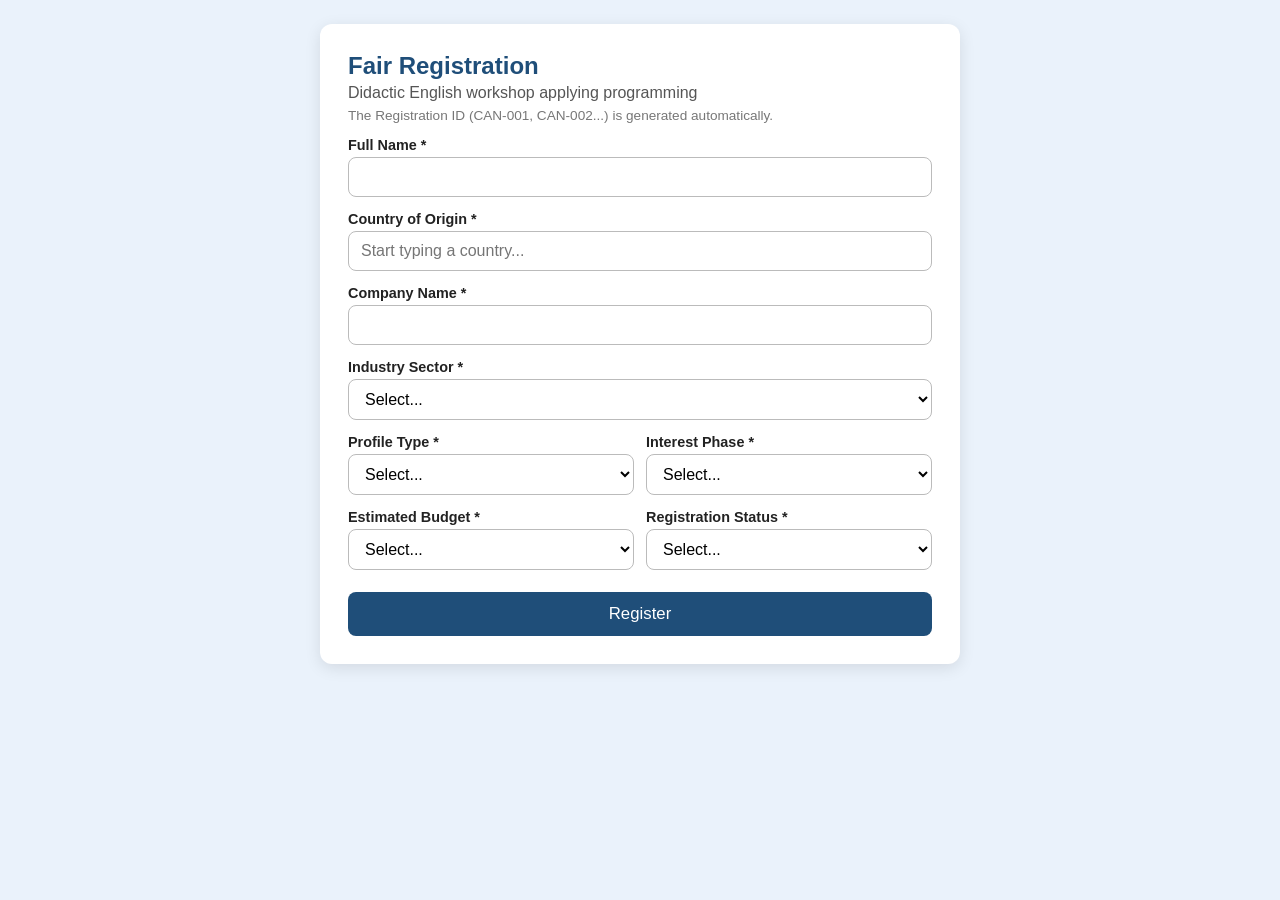
==== index.html @ 7928d0c5 "Linkeo a nueva hoja" ====
<!DOCTYPE html>
<html lang="en">

<head>
  <meta charset="UTF-8">
  <meta name="viewport" content="width=device-width, initial-scale=1">
  <title>Fair Registration - English Coding Workshop</title>
  <link rel="stylesheet" href="./style.css">
</head>

<body>
  <div class="card">
    <h1>Fair Registration</h1>
    <p class="sub">Didactic English workshop applying programming</p>
    <p class="nota">The Registration ID (CAN-001, CAN-002...) is generated automatically.</p>

    <form id="formulario" method="GET" target="oculto">
      <label for="name">Full Name *</label>
      <input type="text" id="name" name="name" required>

      <label for="country">Country of Origin *</label>
      <input type="text" id="country" name="country" list="countries" placeholder="Start typing a country..."
        autocomplete="off" required>
      <datalist id="countries"></datalist>

      <label for="company">Company Name *</label>
      <input type="text" id="company" name="company" required>

      <label for="industry">Industry Sector *</label>
      <select id="industry" name="industry" required>
        <option value="">Select...</option>
        <option>Auto Parts &amp; Engines</option>
        <option>Chemical Products</option>
        <option>Construction Materials</option>
        <option>Electronics &amp; Gadgets</option>
        <option>Food &amp; Beverages</option>
        <option>Furniture &amp; Decor</option>
        <option>Health &amp; Medicine</option>
        <option>Heavy Machinery</option>
        <option>Home Appliances</option>
        <option>Industrial Tools</option>
        <option>Lighting</option>
        <option>Renewable Energy</option>
        <option>Security Systems</option>
        <option>Textiles &amp; Footwear</option>
        <option>Toys &amp; Gifts</option>
      </select>

      <div class="fila">
        <div>
          <label for="profile">Profile Type *</label>
          <select id="profile" name="profile" required>
            <option value="">Select...</option>
            <option>Exhibitor</option>
            <option>Buyer</option>
            <option>Investor</option>
            <option>General Visitor</option>
          </select>
        </div>
        <div>
          <label for="phase">Interest Phase *</label>
          <select id="phase" name="phase" required>
            <option value="">Select...</option>
            <option>Phase 1</option>
            <option>Phase 2</option>
            <option>Phase 3</option>
            <option>All Phases</option>
          </select>
        </div>
      </div>

      <div class="fila">
        <div>
          <label for="budget">Estimated Budget *</label>
          <select id="budget" name="budget" required>
            <option value="">Select...</option>
            <option>Under $50k</option>
            <option>$50k-$200k</option>
            <option>$200k-$1M</option>
            <option>Over $1M</option>
          </select>
        </div>
        <div>
          <label for="status">Registration Status *</label>
          <select id="status" name="status" required>
            <option value="">Select...</option>
            <option>Confirmed</option>
            <option>Pending</option>
            <option>Cancelled</option>
          </select>
        </div>
      </div>

      <button type="submit" id="btn">Register</button>
      <div id="mensaje"></div>
    </form>
  </div>

  <iframe name="oculto" style="display:none" title="hidden"></iframe>

  <script>
    const URL_SCRIPT = "https://script.google.com/macros/s/AKfycbzijAHznmc9vi7G7yaEz0vbLp3_jdBr8JpH-3wpfEHAJnjV3UBJSM00hNzWGS3wb8Yp1A/exec";

    const COUNTRIES = ["Afghanistan", "Albania", "Algeria", "Andorra", "Angola", "Antigua and Barbuda", "Argentina", "Armenia", "Australia", "Austria", "Azerbaijan", "Bahamas", "Bahrain", "Bangladesh", "Barbados", "Belarus", "Belgium", "Belize", "Benin", "Bhutan", "Bolivia", "Bosnia and Herzegovina", "Botswana", "Brazil", "Brunei", "Bulgaria", "Burkina Faso", "Burundi", "Cabo Verde", "Cambodia", "Cameroon", "Canada", "Central African Republic", "Chad", "Chile", "China", "Colombia", "Comoros", "Congo", "Costa Rica", "Croatia", "Cuba", "Cyprus", "Czech Republic", "Denmark", "Djibouti", "Dominica", "Dominican Republic", "DR Congo", "Ecuador", "Egypt", "El Salvador", "Equatorial Guinea", "Eritrea", "Estonia", "Eswatini", "Ethiopia", "Fiji", "Finland", "France", "Gabon", "Gambia", "Georgia", "Germany", "Ghana", "Greece", "Grenada", "Guatemala", "Guinea", "Guinea-Bissau", "Guyana", "Haiti", "Honduras", "Hungary", "Iceland", "India", "Indonesia", "Iran", "Iraq", "Ireland", "Israel", "Italy", "Ivory Coast", "Jamaica", "Japan", "Jordan", "Kazakhstan", "Kenya", "Kiribati", "Kuwait", "Kyrgyzstan", "Laos", "Latvia", "Lebanon", "Lesotho", "Liberia", "Libya", "Liechtenstein", "Lithuania", "Luxembourg", "Madagascar", "Malawi", "Malaysia", "Maldives", "Mali", "Malta", "Marshall Islands", "Mauritania", "Mauritius", "Mexico", "Micronesia", "Moldova", "Monaco", "Mongolia", "Montenegro", "Morocco", "Mozambique", "Myanmar", "Namibia", "Nauru", "Nepal", "Netherlands", "New Zealand", "Nicaragua", "Niger", "Nigeria", "North Korea", "North Macedonia", "Norway", "Oman", "Pakistan", "Palau", "Palestine", "Panama", "Papua New Guinea", "Paraguay", "Peru", "Philippines", "Poland", "Portugal", "Qatar", "Romania", "Russia", "Rwanda", "Saint Kitts and Nevis", "Saint Lucia", "Saint Vincent and the Grenadines", "Samoa", "San Marino", "Sao Tome and Principe", "Saudi Arabia", "Senegal", "Serbia", "Seychelles", "Sierra Leone", "Singapore", "Slovakia", "Slovenia", "Solomon Islands", "Somalia", "South Africa", "South Korea", "South Sudan", "Spain", "Sri Lanka", "Sudan", "Suriname", "Sweden", "Switzerland", "Syria", "Taiwan", "Tajikistan", "Tanzania", "Thailand", "Timor-Leste", "Togo", "Tonga", "Trinidad and Tobago", "Tunisia", "Turkey", "Turkmenistan", "Tuvalu", "Uganda", "Ukraine", "United Arab Emirates", "United Kingdom", "United States", "Uruguay", "Uzbekistan", "Vanuatu", "Vatican City", "Venezuela", "Vietnam", "Yemen", "Zambia", "Zimbabwe"];

    const form = document.getElementById("formulario");
    const btn = document.getElementById("btn");
    const msg = document.getElementById("mensaje");
    const country = document.getElementById("country");
    const lista = document.getElementById("countries");


    COUNTRIES.forEach(c => {
      const o = document.createElement("option");
      o.value = c;
      lista.appendChild(o);
    });


    function revisarPais() {
      const v = country.value.trim().toLowerCase();
      const encontrado = COUNTRIES.find(c => c.toLowerCase() === v);
      if (encontrado) {
        country.value = encontrado;
        country.setCustomValidity("");
      } else {
        country.setCustomValidity("Please choose a country from the list.");
      }
    }
    country.addEventListener("input", revisarPais);
    country.addEventListener("change", revisarPais);

    form.action = URL_SCRIPT;

    form.addEventListener("submit", () => {
      btn.disabled = true;
      btn.textContent = "Sending...";

      setTimeout(() => {
        msg.textContent = "✅ Registration sent! Check the sheet to confirm.";
        msg.className = "ok";
        msg.style.display = "block";
        form.reset();
        country.setCustomValidity("");
        btn.disabled = false;
        btn.textContent = "Register";
      }, 1500);
    });
  </script>
</body>

</html>
---- style.css ----
:root {
     --azul: #1f4e79;
     --claro: #eaf2fb;
     --verde: #2e7d32;
 }

 * {
     box-sizing: border-box;
 }

 body {
     font-family: "Segoe UI", Arial, sans-serif;
     background: var(--claro);
     margin: 0;
     padding: 24px;
     color: #222;
 }

 .card {
     max-width: 640px;
     margin: 0 auto;
     background: #fff;
     border-radius: 12px;
     padding: 28px;
     box-shadow: 0 4px 16px rgba(0, 0, 0, .1);
 }

 h1 {
     margin: 0 0 4px;
     color: var(--azul);
     font-size: 1.5rem;
 }

 p.sub {
     margin: 0 0 6px;
     color: #555;
 }

 p.nota {
     margin: 0 0 14px;
     color: #777;
     font-size: .85rem;
 }

 label {
     display: block;
     margin: 14px 0 4px;
     font-weight: 600;
     font-size: .9rem;
 }

 input,
 select {
     width: 100%;
     padding: 10px 12px;
     border: 1px solid #bbb;
     border-radius: 8px;
     font-size: 1rem;
     background: #fff;
 }

 input:focus,
 select:focus {
     outline: 2px solid var(--azul);
     border-color: var(--azul);
 }

 .fila {
     display: grid;
     grid-template-columns: 1fr 1fr;
     gap: 12px;
 }

 @media (max-width:520px) {
     .fila {
         grid-template-columns: 1fr;
     }
 }

 button {
     margin-top: 22px;
     width: 100%;
     padding: 12px;
     background: var(--azul);
     color: #fff;
     border: none;
     border-radius: 8px;
     font-size: 1.05rem;
     cursor: pointer;
 }

 button:hover {
     background: #163a5c;
 }

 button:disabled {
     background: #999;
     cursor: wait;
 }

 #mensaje {
     margin-top: 16px;
     padding: 10px;
     border-radius: 8px;
     display: none;
     text-align: center;
 }

 .ok {
     background: #e8f5e9;
     color: var(--verde);
 }
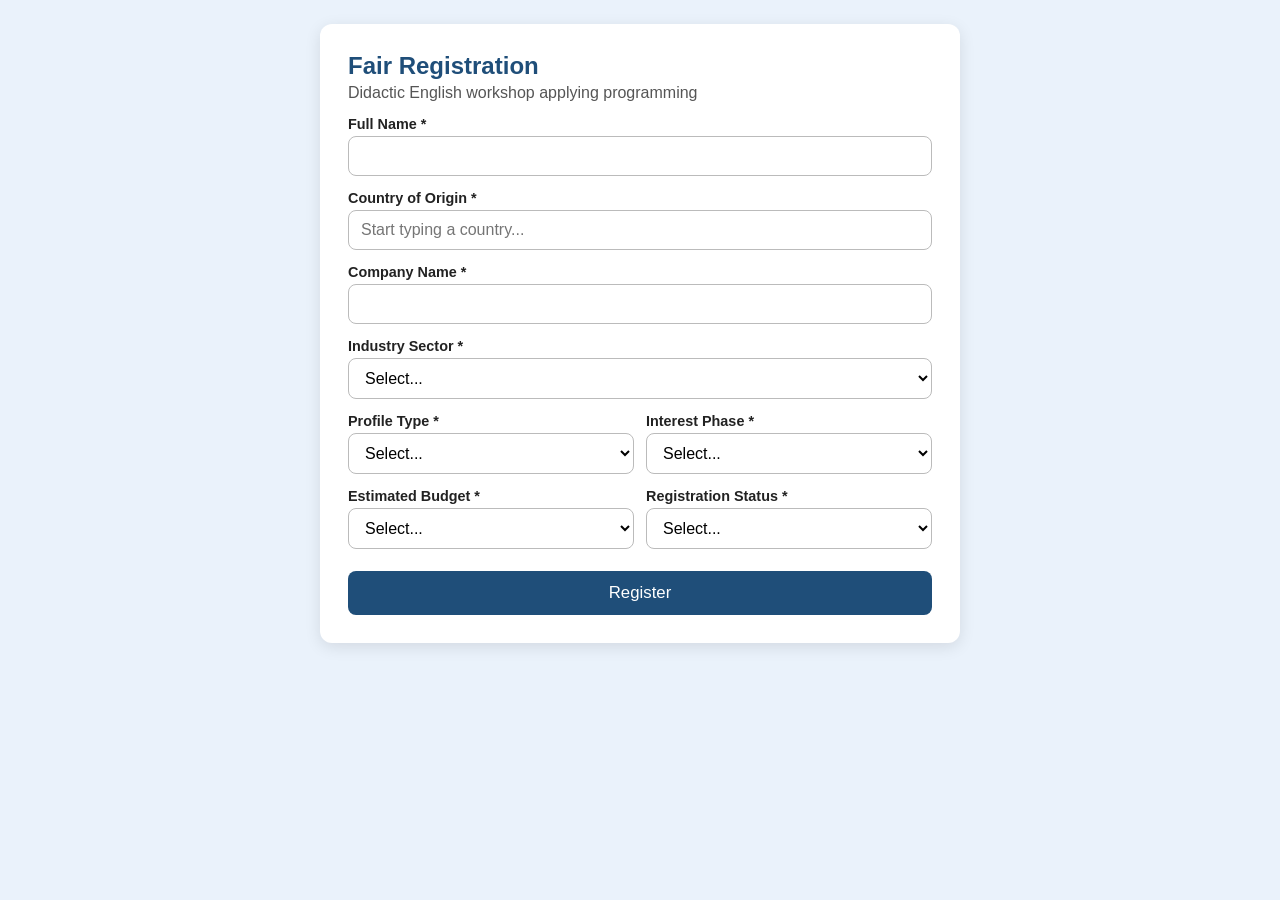
==== commit 4fc62f2e: "at" ====
--- a/index.html
+++ b/index.html
@@ -12,7 +12,7 @@
   <div class="card">
     <h1>Fair Registration</h1>
     <p class="sub">Didactic English workshop applying programming</p>
-    <p class="nota">The Registration ID (CAN-001, CAN-002...) is generated automatically.</p>
+
 
     <form id="formulario" method="GET" target="oculto">
       <label for="name">Full Name *</label>
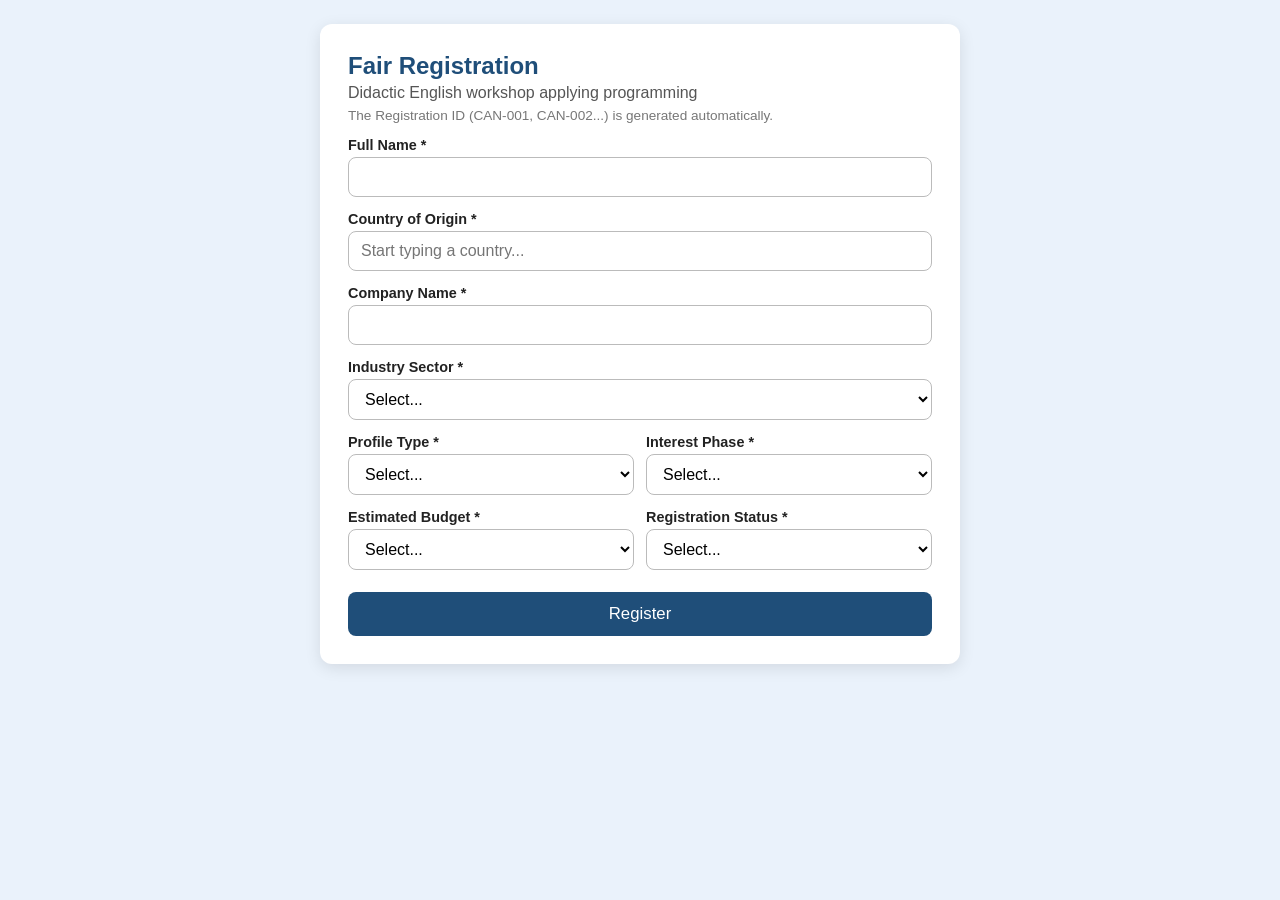
==== commit 80e8ea4d: "Prueba linkeos para formulario" ====
--- a/index.html
+++ b/index.html
@@ -1,152 +1,147 @@
 <!DOCTYPE html>
 <html lang="en">
+<head>
+<meta charset="UTF-8">
+<meta name="viewport" content="width=device-width, initial-scale=1">
+<title>Fair Registration - English Coding Workshop</title>
+<link rel="stylesheet" href="style.css">
+</head>
+<body>
+<div class="card">
+  <h1>Fair Registration</h1>
+  <p class="sub">Didactic English workshop applying programming</p>
+  <p class="nota">The Registration ID (CAN-001, CAN-002...) is generated automatically.</p>
 
-<head>
-  <meta charset="UTF-8">
-  <meta name="viewport" content="width=device-width, initial-scale=1">
-  <title>Fair Registration - English Coding Workshop</title>
-  <link rel="stylesheet" href="./style.css">
-</head>
+  <form id="formulario" method="GET" target="oculto">
+    <label for="name">Full Name *</label>
+    <input type="text" id="name" name="name" required>
 
-<body>
-  <div class="card">
-    <h1>Fair Registration</h1>
-    <p class="sub">Didactic English workshop applying programming</p>
+    <label for="country">Country of Origin *</label>
+    <input type="text" id="country" name="country" list="countries"
+           placeholder="Start typing a country..." autocomplete="off" required>
+    <datalist id="countries"></datalist>
 
+    <label for="company">Company Name *</label>
+    <input type="text" id="company" name="company" required>
 
-    <form id="formulario" method="GET" target="oculto">
-      <label for="name">Full Name *</label>
-      <input type="text" id="name" name="name" required>
+    <label for="industry">Industry Sector *</label>
+    <select id="industry" name="industry" required>
+      <option value="">Select...</option>
+      <option>Auto Parts &amp; Engines</option>
+      <option>Chemical Products</option>
+      <option>Construction Materials</option>
+      <option>Electronics &amp; Gadgets</option>
+      <option>Food &amp; Beverages</option>
+      <option>Furniture &amp; Decor</option>
+      <option>Health &amp; Medicine</option>
+      <option>Heavy Machinery</option>
+      <option>Home Appliances</option>
+      <option>Industrial Tools</option>
+      <option>Lighting</option>
+      <option>Renewable Energy</option>
+      <option>Security Systems</option>
+      <option>Textiles &amp; Footwear</option>
+      <option>Toys &amp; Gifts</option>
+    </select>
 
-      <label for="country">Country of Origin *</label>
-      <input type="text" id="country" name="country" list="countries" placeholder="Start typing a country..."
-        autocomplete="off" required>
-      <datalist id="countries"></datalist>
+    <div class="fila">
+      <div>
+        <label for="profile">Profile Type *</label>
+        <select id="profile" name="profile" required>
+          <option value="">Select...</option>
+          <option>Exhibitor</option>
+          <option>Buyer</option>
+          <option>Investor</option>
+          <option>General Visitor</option>
+        </select>
+      </div>
+      <div>
+        <label for="phase">Interest Phase *</label>
+        <select id="phase" name="phase" required>
+          <option value="">Select...</option>
+          <option>Phase 1</option>
+          <option>Phase 2</option>
+          <option>Phase 3</option>
+          <option>All Phases</option>
+        </select>
+      </div>
+    </div>
 
-      <label for="company">Company Name *</label>
-      <input type="text" id="company" name="company" required>
+    <div class="fila">
+      <div>
+        <label for="budget">Estimated Budget *</label>
+        <select id="budget" name="budget" required>
+          <option value="">Select...</option>
+          <option>Under $50k</option>
+          <option>$50k-$200k</option>
+          <option>$200k-$1M</option>
+          <option>Over $1M</option>
+        </select>
+      </div>
+      <div>
+        <label for="status">Registration Status *</label>
+        <select id="status" name="status" required>
+          <option value="">Select...</option>
+          <option>Confirmed</option>
+          <option>Pending</option>
+          <option>Cancelled</option>
+        </select>
+      </div>
+    </div>
 
-      <label for="industry">Industry Sector *</label>
-      <select id="industry" name="industry" required>
-        <option value="">Select...</option>
-        <option>Auto Parts &amp; Engines</option>
-        <option>Chemical Products</option>
-        <option>Construction Materials</option>
-        <option>Electronics &amp; Gadgets</option>
-        <option>Food &amp; Beverages</option>
-        <option>Furniture &amp; Decor</option>
-        <option>Health &amp; Medicine</option>
-        <option>Heavy Machinery</option>
-        <option>Home Appliances</option>
-        <option>Industrial Tools</option>
-        <option>Lighting</option>
-        <option>Renewable Energy</option>
-        <option>Security Systems</option>
-        <option>Textiles &amp; Footwear</option>
-        <option>Toys &amp; Gifts</option>
-      </select>
+    <button type="submit" id="btn">Register</button>
+    <div id="mensaje"></div>
+  </form>
+</div>
 
-      <div class="fila">
-        <div>
-          <label for="profile">Profile Type *</label>
-          <select id="profile" name="profile" required>
-            <option value="">Select...</option>
-            <option>Exhibitor</option>
-            <option>Buyer</option>
-            <option>Investor</option>
-            <option>General Visitor</option>
-          </select>
-        </div>
-        <div>
-          <label for="phase">Interest Phase *</label>
-          <select id="phase" name="phase" required>
-            <option value="">Select...</option>
-            <option>Phase 1</option>
-            <option>Phase 2</option>
-            <option>Phase 3</option>
-            <option>All Phases</option>
-          </select>
-        </div>
-      </div>
+<iframe name="oculto" style="display:none" title="hidden"></iframe>
 
-      <div class="fila">
-        <div>
-          <label for="budget">Estimated Budget *</label>
-          <select id="budget" name="budget" required>
-            <option value="">Select...</option>
-            <option>Under $50k</option>
-            <option>$50k-$200k</option>
-            <option>$200k-$1M</option>
-            <option>Over $1M</option>
-          </select>
-        </div>
-        <div>
-          <label for="status">Registration Status *</label>
-          <select id="status" name="status" required>
-            <option value="">Select...</option>
-            <option>Confirmed</option>
-            <option>Pending</option>
-            <option>Cancelled</option>
-          </select>
-        </div>
-      </div>
+<script>
+  const URL_SCRIPT = "https://script.google.com/macros/s/AKfycbwifJLlnfmXslbZm8Xf_XKgJ6LzX6m3iJgYoVQKRvt99cZYerJWoE9Vxc-eB-Qf865cnQ/exec";
 
-      <button type="submit" id="btn">Register</button>
-      <div id="mensaje"></div>
-    </form>
-  </div>
+  const COUNTRIES = ["Afghanistan","Albania","Algeria","Andorra","Angola","Antigua and Barbuda","Argentina","Armenia","Australia","Austria","Azerbaijan","Bahamas","Bahrain","Bangladesh","Barbados","Belarus","Belgium","Belize","Benin","Bhutan","Bolivia","Bosnia and Herzegovina","Botswana","Brazil","Brunei","Bulgaria","Burkina Faso","Burundi","Cabo Verde","Cambodia","Cameroon","Canada","Central African Republic","Chad","Chile","China","Colombia","Comoros","Congo","Costa Rica","Croatia","Cuba","Cyprus","Czech Republic","Denmark","Djibouti","Dominica","Dominican Republic","DR Congo","Ecuador","Egypt","El Salvador","Equatorial Guinea","Eritrea","Estonia","Eswatini","Ethiopia","Fiji","Finland","France","Gabon","Gambia","Georgia","Germany","Ghana","Greece","Grenada","Guatemala","Guinea","Guinea-Bissau","Guyana","Haiti","Honduras","Hungary","Iceland","India","Indonesia","Iran","Iraq","Ireland","Israel","Italy","Ivory Coast","Jamaica","Japan","Jordan","Kazakhstan","Kenya","Kiribati","Kuwait","Kyrgyzstan","Laos","Latvia","Lebanon","Lesotho","Liberia","Libya","Liechtenstein","Lithuania","Luxembourg","Madagascar","Malawi","Malaysia","Maldives","Mali","Malta","Marshall Islands","Mauritania","Mauritius","Mexico","Micronesia","Moldova","Monaco","Mongolia","Montenegro","Morocco","Mozambique","Myanmar","Namibia","Nauru","Nepal","Netherlands","New Zealand","Nicaragua","Niger","Nigeria","North Korea","North Macedonia","Norway","Oman","Pakistan","Palau","Palestine","Panama","Papua New Guinea","Paraguay","Peru","Philippines","Poland","Portugal","Qatar","Romania","Russia","Rwanda","Saint Kitts and Nevis","Saint Lucia","Saint Vincent and the Grenadines","Samoa","San Marino","Sao Tome and Principe","Saudi Arabia","Senegal","Serbia","Seychelles","Sierra Leone","Singapore","Slovakia","Slovenia","Solomon Islands","Somalia","South Africa","South Korea","South Sudan","Spain","Sri Lanka","Sudan","Suriname","Sweden","Switzerland","Syria","Taiwan","Tajikistan","Tanzania","Thailand","Timor-Leste","Togo","Tonga","Trinidad and Tobago","Tunisia","Turkey","Turkmenistan","Tuvalu","Uganda","Ukraine","United Arab Emirates","United Kingdom","United States","Uruguay","Uzbekistan","Vanuatu","Vatican City","Venezuela","Vietnam","Yemen","Zambia","Zimbabwe"];
 
-  <iframe name="oculto" style="display:none" title="hidden"></iframe>
+  const form = document.getElementById("formulario");
+  const btn = document.getElementById("btn");
+  const msg = document.getElementById("mensaje");
+  const country = document.getElementById("country");
+  const lista = document.getElementById("countries");
 
-  <script>
-    const URL_SCRIPT = "https://script.google.com/macros/s/AKfycbzijAHznmc9vi7G7yaEz0vbLp3_jdBr8JpH-3wpfEHAJnjV3UBJSM00hNzWGS3wb8Yp1A/exec";
+ 
+  COUNTRIES.forEach(c => {
+    const o = document.createElement("option");
+    o.value = c;
+    lista.appendChild(o);
+  });
+  function revisarPais() {
+    const v = country.value.trim().toLowerCase();
+    const encontrado = COUNTRIES.find(c => c.toLowerCase() === v);
+    if (encontrado) {
+      country.value = encontrado;
+      country.setCustomValidity("");
+    } else {
+      country.setCustomValidity("Please choose a country from the list.");
+    }
+  }
+  country.addEventListener("input", revisarPais);
+  country.addEventListener("change", revisarPais);
 
-    const COUNTRIES = ["Afghanistan", "Albania", "Algeria", "Andorra", "Angola", "Antigua and Barbuda", "Argentina", "Armenia", "Australia", "Austria", "Azerbaijan", "Bahamas", "Bahrain", "Bangladesh", "Barbados", "Belarus", "Belgium", "Belize", "Benin", "Bhutan", "Bolivia", "Bosnia and Herzegovina", "Botswana", "Brazil", "Brunei", "Bulgaria", "Burkina Faso", "Burundi", "Cabo Verde", "Cambodia", "Cameroon", "Canada", "Central African Republic", "Chad", "Chile", "China", "Colombia", "Comoros", "Congo", "Costa Rica", "Croatia", "Cuba", "Cyprus", "Czech Republic", "Denmark", "Djibouti", "Dominica", "Dominican Republic", "DR Congo", "Ecuador", "Egypt", "El Salvador", "Equatorial Guinea", "Eritrea", "Estonia", "Eswatini", "Ethiopia", "Fiji", "Finland", "France", "Gabon", "Gambia", "Georgia", "Germany", "Ghana", "Greece", "Grenada", "Guatemala", "Guinea", "Guinea-Bissau", "Guyana", "Haiti", "Honduras", "Hungary", "Iceland", "India", "Indonesia", "Iran", "Iraq", "Ireland", "Israel", "Italy", "Ivory Coast", "Jamaica", "Japan", "Jordan", "Kazakhstan", "Kenya", "Kiribati", "Kuwait", "Kyrgyzstan", "Laos", "Latvia", "Lebanon", "Lesotho", "Liberia", "Libya", "Liechtenstein", "Lithuania", "Luxembourg", "Madagascar", "Malawi", "Malaysia", "Maldives", "Mali", "Malta", "Marshall Islands", "Mauritania", "Mauritius", "Mexico", "Micronesia", "Moldova", "Monaco", "Mongolia", "Montenegro", "Morocco", "Mozambique", "Myanmar", "Namibia", "Nauru", "Nepal", "Netherlands", "New Zealand", "Nicaragua", "Niger", "Nigeria", "North Korea", "North Macedonia", "Norway", "Oman", "Pakistan", "Palau", "Palestine", "Panama", "Papua New Guinea", "Paraguay", "Peru", "Philippines", "Poland", "Portugal", "Qatar", "Romania", "Russia", "Rwanda", "Saint Kitts and Nevis", "Saint Lucia", "Saint Vincent and the Grenadines", "Samoa", "San Marino", "Sao Tome and Principe", "Saudi Arabia", "Senegal", "Serbia", "Seychelles", "Sierra Leone", "Singapore", "Slovakia", "Slovenia", "Solomon Islands", "Somalia", "South Africa", "South Korea", "South Sudan", "Spain", "Sri Lanka", "Sudan", "Suriname", "Sweden", "Switzerland", "Syria", "Taiwan", "Tajikistan", "Tanzania", "Thailand", "Timor-Leste", "Togo", "Tonga", "Trinidad and Tobago", "Tunisia", "Turkey", "Turkmenistan", "Tuvalu", "Uganda", "Ukraine", "United Arab Emirates", "United Kingdom", "United States", "Uruguay", "Uzbekistan", "Vanuatu", "Vatican City", "Venezuela", "Vietnam", "Yemen", "Zambia", "Zimbabwe"];
+  form.action = URL_SCRIPT;
 
-    const form = document.getElementById("formulario");
-    const btn = document.getElementById("btn");
-    const msg = document.getElementById("mensaje");
-    const country = document.getElementById("country");
-    const lista = document.getElementById("countries");
+  form.addEventListener("submit", () => {
+    btn.disabled = true;
+    btn.textContent = "Sending...";
 
-
-    COUNTRIES.forEach(c => {
-      const o = document.createElement("option");
-      o.value = c;
-      lista.appendChild(o);
-    });
-
-
-    function revisarPais() {
-      const v = country.value.trim().toLowerCase();
-      const encontrado = COUNTRIES.find(c => c.toLowerCase() === v);
-      if (encontrado) {
-        country.value = encontrado;
-        country.setCustomValidity("");
-      } else {
-        country.setCustomValidity("Please choose a country from the list.");
-      }
-    }
-    country.addEventListener("input", revisarPais);
-    country.addEventListener("change", revisarPais);
-
-    form.action = URL_SCRIPT;
-
-    form.addEventListener("submit", () => {
-      btn.disabled = true;
-      btn.textContent = "Sending...";
-
-      setTimeout(() => {
-        msg.textContent = "✅ Registration sent! Check the sheet to confirm.";
-        msg.className = "ok";
-        msg.style.display = "block";
-        form.reset();
-        country.setCustomValidity("");
-        btn.disabled = false;
-        btn.textContent = "Register";
-      }, 1500);
-    });
-  </script>
+    setTimeout(() => {
+      msg.textContent = "✅ Registration sent! Check the sheet to confirm.";
+      msg.className = "ok";
+      msg.style.display = "block";
+      form.reset();
+      country.setCustomValidity("");
+      btn.disabled = false;
+      btn.textContent = "Register";
+    }, 1500);
+  });
+</script>
 </body>
-
-</html>+</html>
--- a/style.css
+++ b/style.css
@@ -1,112 +1,112 @@
- :root {
-     --azul: #1f4e79;
-     --claro: #eaf2fb;
-     --verde: #2e7d32;
- }
+:root {
+    --azul: #1f4e79;
+    --claro: #eaf2fb;
+    --verde: #2e7d32;
+}
 
- * {
-     box-sizing: border-box;
- }
+* {
+    box-sizing: border-box;
+}
 
- body {
-     font-family: "Segoe UI", Arial, sans-serif;
-     background: var(--claro);
-     margin: 0;
-     padding: 24px;
-     color: #222;
- }
+body {
+    font-family: "Segoe UI", Arial, sans-serif;
+    background: var(--claro);
+    margin: 0;
+    padding: 24px;
+    color: #222;
+}
 
- .card {
-     max-width: 640px;
-     margin: 0 auto;
-     background: #fff;
-     border-radius: 12px;
-     padding: 28px;
-     box-shadow: 0 4px 16px rgba(0, 0, 0, .1);
- }
+.card {
+    max-width: 640px;
+    margin: 0 auto;
+    background: #fff;
+    border-radius: 12px;
+    padding: 28px;
+    box-shadow: 0 4px 16px rgba(0, 0, 0, .1);
+}
 
- h1 {
-     margin: 0 0 4px;
-     color: var(--azul);
-     font-size: 1.5rem;
- }
+h1 {
+    margin: 0 0 4px;
+    color: var(--azul);
+    font-size: 1.5rem;
+}
 
- p.sub {
-     margin: 0 0 6px;
-     color: #555;
- }
+p.sub {
+    margin: 0 0 6px;
+    color: #555;
+}
 
- p.nota {
-     margin: 0 0 14px;
-     color: #777;
-     font-size: .85rem;
- }
+p.nota {
+    margin: 0 0 14px;
+    color: #777;
+    font-size: .85rem;
+}
 
- label {
-     display: block;
-     margin: 14px 0 4px;
-     font-weight: 600;
-     font-size: .9rem;
- }
+label {
+    display: block;
+    margin: 14px 0 4px;
+    font-weight: 600;
+    font-size: .9rem;
+}
 
- input,
- select {
-     width: 100%;
-     padding: 10px 12px;
-     border: 1px solid #bbb;
-     border-radius: 8px;
-     font-size: 1rem;
-     background: #fff;
- }
+input,
+select {
+    width: 100%;
+    padding: 10px 12px;
+    border: 1px solid #bbb;
+    border-radius: 8px;
+    font-size: 1rem;
+    background: #fff;
+}
 
- input:focus,
- select:focus {
-     outline: 2px solid var(--azul);
-     border-color: var(--azul);
- }
+input:focus,
+select:focus {
+    outline: 2px solid var(--azul);
+    border-color: var(--azul);
+}
 
- .fila {
-     display: grid;
-     grid-template-columns: 1fr 1fr;
-     gap: 12px;
- }
+.fila {
+    display: grid;
+    grid-template-columns: 1fr 1fr;
+    gap: 12px;
+}
 
- @media (max-width:520px) {
-     .fila {
-         grid-template-columns: 1fr;
-     }
- }
+@media (max-width:520px) {
+    .fila {
+        grid-template-columns: 1fr;
+    }
+}
 
- button {
-     margin-top: 22px;
-     width: 100%;
-     padding: 12px;
-     background: var(--azul);
-     color: #fff;
-     border: none;
-     border-radius: 8px;
-     font-size: 1.05rem;
-     cursor: pointer;
- }
+button {
+    margin-top: 22px;
+    width: 100%;
+    padding: 12px;
+    background: var(--azul);
+    color: #fff;
+    border: none;
+    border-radius: 8px;
+    font-size: 1.05rem;
+    cursor: pointer;
+}
 
- button:hover {
-     background: #163a5c;
- }
+button:hover {
+    background: #163a5c;
+}
 
- button:disabled {
-     background: #999;
-     cursor: wait;
- }
+button:disabled {
+    background: #999;
+    cursor: wait;
+}
 
- #mensaje {
-     margin-top: 16px;
-     padding: 10px;
-     border-radius: 8px;
-     display: none;
-     text-align: center;
- }
+#mensaje {
+    margin-top: 16px;
+    padding: 10px;
+    border-radius: 8px;
+    display: none;
+    text-align: center;
+}
 
- .ok {
-     background: #e8f5e9;
-     color: var(--verde);
- }+.ok {
+    background: #e8f5e9;
+    color: var(--verde);
+}
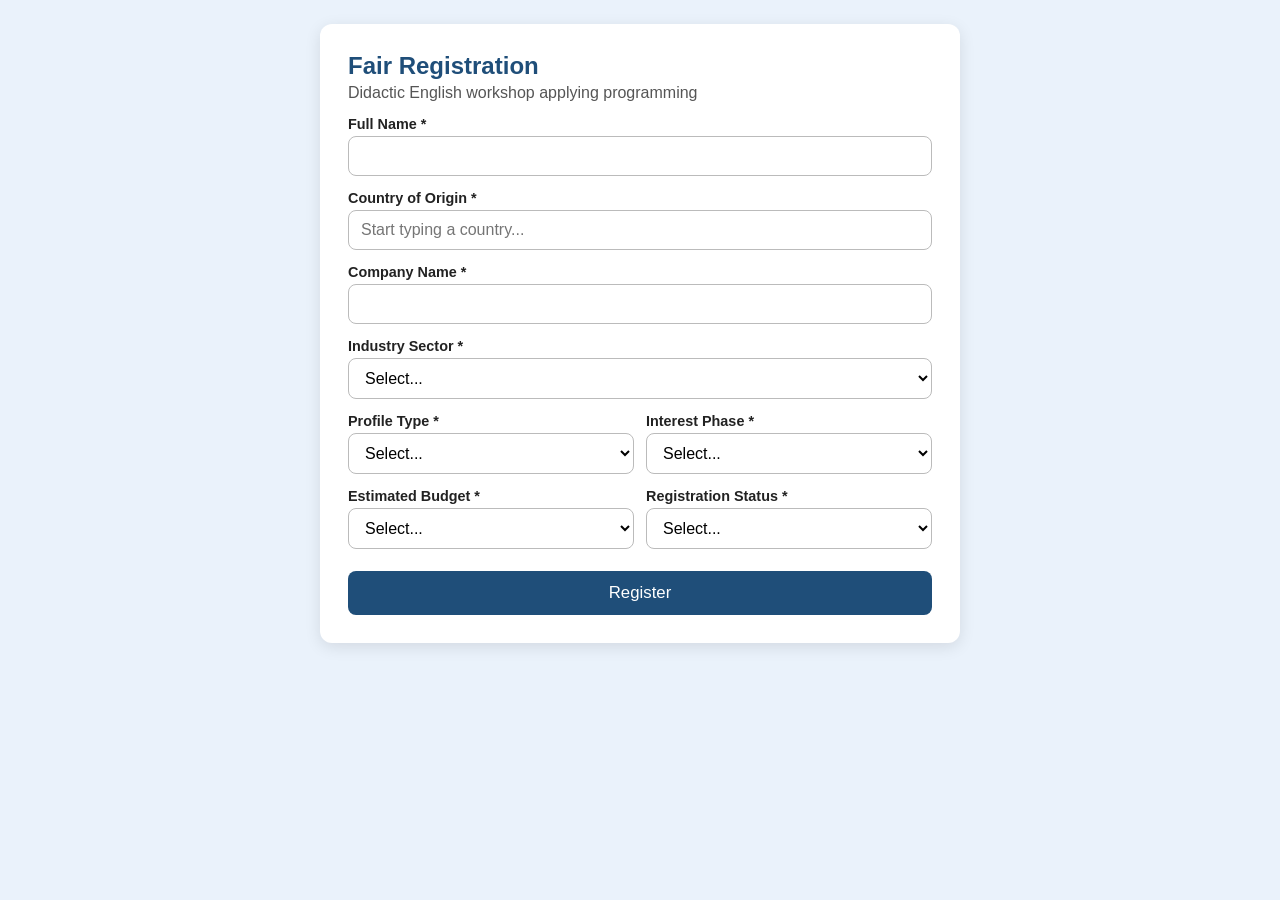
==== commit ac631528: "Eliminacion de comentarios" ====
--- a/index.html
+++ b/index.html
@@ -1,16 +1,17 @@
 <!DOCTYPE html>
 <html lang="en">
+
 <head>
 <meta charset="UTF-8">
 <meta name="viewport" content="width=device-width, initial-scale=1">
 <title>Fair Registration - English Coding Workshop</title>
 <link rel="stylesheet" href="style.css">
 </head>
+
 <body>
 <div class="card">
   <h1>Fair Registration</h1>
   <p class="sub">Didactic English workshop applying programming</p>
-  <p class="nota">The Registration ID (CAN-001, CAN-002...) is generated automatically.</p>
 
   <form id="formulario" method="GET" target="oculto">
     <label for="name">Full Name *</label>
@@ -144,4 +145,5 @@
   });
 </script>
 </body>
-</html>
+
+</html>
--- a/style.css
+++ b/style.css
@@ -109,4 +109,4 @@
 .ok {
     background: #e8f5e9;
     color: var(--verde);
-}+}
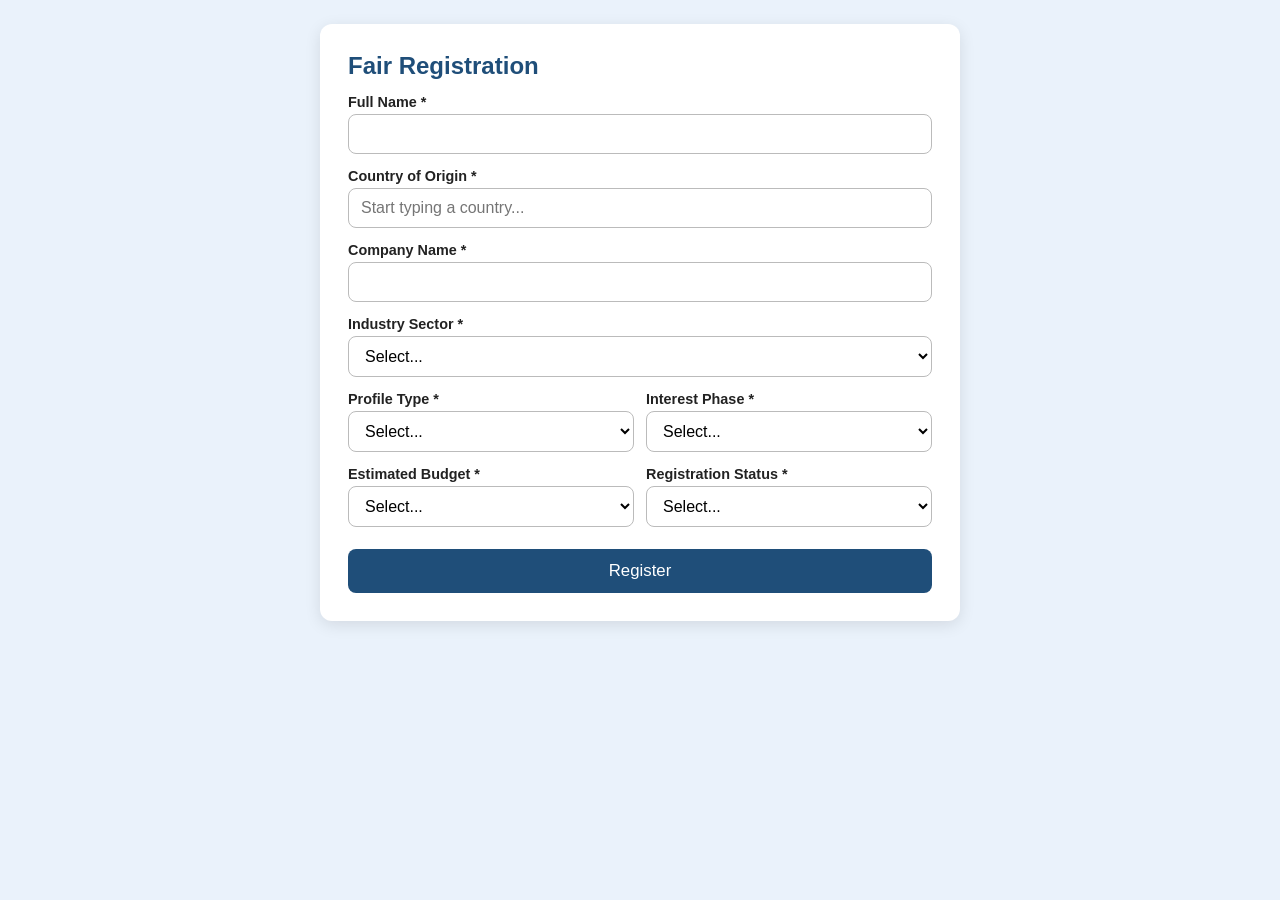
==== commit e2efe12e: "Remove description from Fair Registration card" ====
--- a/index.html
+++ b/index.html
@@ -11,7 +11,6 @@
 <body>
 <div class="card">
   <h1>Fair Registration</h1>
-  <p class="sub">Didactic English workshop applying programming</p>
 
   <form id="formulario" method="GET" target="oculto">
     <label for="name">Full Name *</label>
@@ -146,4 +145,4 @@
 </script>
 </body>
 
-</html>+</html>
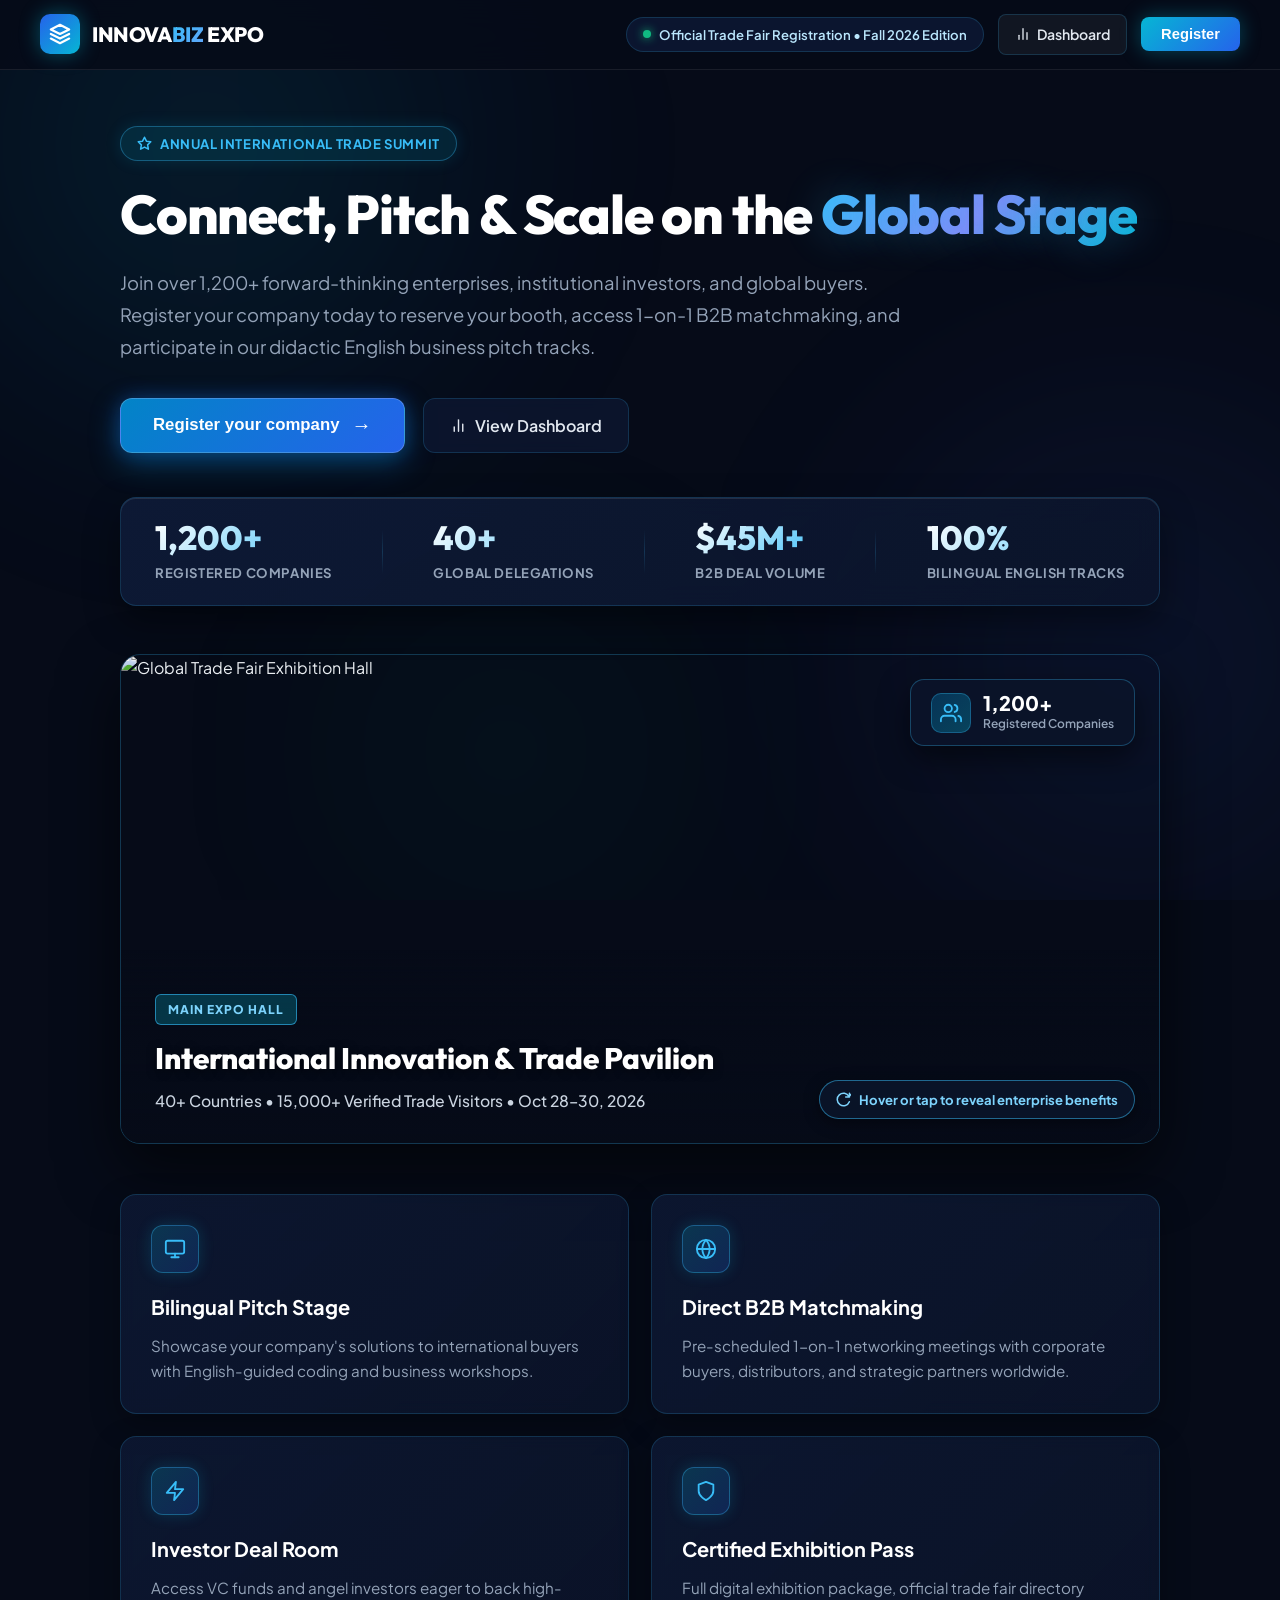
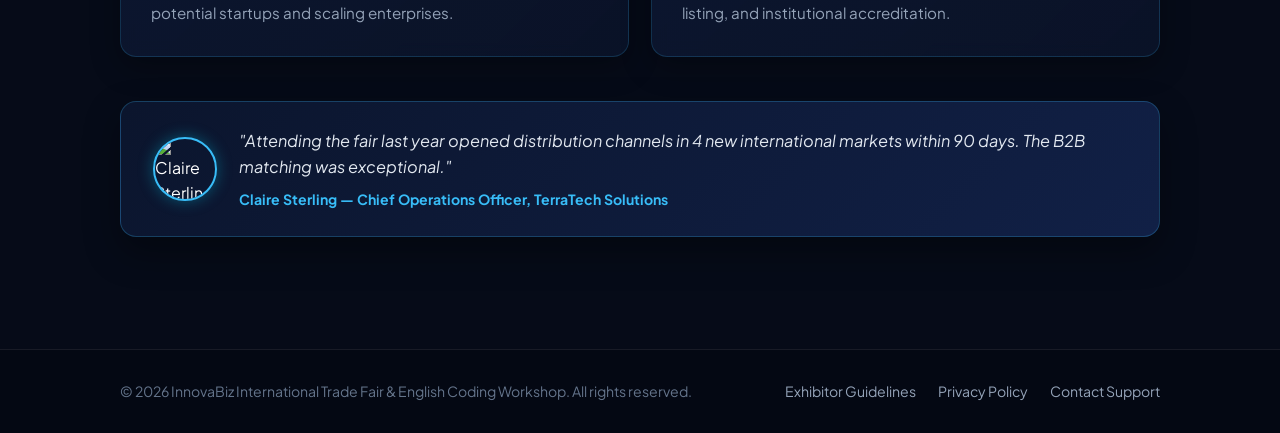
==== commit f372fbcf: "Se hizo todo de nuevo por fallso en las conexiones ademas se añadieron los estilos propuesto por Pat" ====
--- a/index.html
+++ b/index.html
@@ -2,147 +2,555 @@
 <html lang="en">
 
 <head>
-<meta charset="UTF-8">
-<meta name="viewport" content="width=device-width, initial-scale=1">
-<title>Fair Registration - English Coding Workshop</title>
-<link rel="stylesheet" href="style.css">
+  <meta charset="UTF-8">
+  <meta name="viewport" content="width=device-width, initial-scale=1.0">
+  <title>INNOVABIZ EXPO 2026 | Annual International Trade Summit</title>
+  <link rel="preconnect" href="https://fonts.googleapis.com">
+  <link rel="preconnect" href="https://fonts.gstatic.com" crossorigin>
+  <link
+    href="https://fonts.googleapis.com/css2?family=Outfit:wght@500;600;700;800&family=Plus+Jakarta+Sans:wght@400;500;600;700&display=swap"
+    rel="stylesheet">
+  <link rel="stylesheet" href="style.css">
 </head>
 
 <body>
-<div class="card">
-  <h1>Fair Registration</h1>
-
-  <form id="formulario" method="GET" target="oculto">
-    <label for="name">Full Name *</label>
-    <input type="text" id="name" name="name" required>
-
-    <label for="country">Country of Origin *</label>
-    <input type="text" id="country" name="country" list="countries"
-           placeholder="Start typing a country..." autocomplete="off" required>
-    <datalist id="countries"></datalist>
-
-    <label for="company">Company Name *</label>
-    <input type="text" id="company" name="company" required>
-
-    <label for="industry">Industry Sector *</label>
-    <select id="industry" name="industry" required>
-      <option value="">Select...</option>
-      <option>Auto Parts &amp; Engines</option>
-      <option>Chemical Products</option>
-      <option>Construction Materials</option>
-      <option>Electronics &amp; Gadgets</option>
-      <option>Food &amp; Beverages</option>
-      <option>Furniture &amp; Decor</option>
-      <option>Health &amp; Medicine</option>
-      <option>Heavy Machinery</option>
-      <option>Home Appliances</option>
-      <option>Industrial Tools</option>
-      <option>Lighting</option>
-      <option>Renewable Energy</option>
-      <option>Security Systems</option>
-      <option>Textiles &amp; Footwear</option>
-      <option>Toys &amp; Gifts</option>
-    </select>
-
-    <div class="fila">
-      <div>
-        <label for="profile">Profile Type *</label>
-        <select id="profile" name="profile" required>
-          <option value="">Select...</option>
-          <option>Exhibitor</option>
-          <option>Buyer</option>
-          <option>Investor</option>
-          <option>General Visitor</option>
-        </select>
-      </div>
-      <div>
-        <label for="phase">Interest Phase *</label>
-        <select id="phase" name="phase" required>
-          <option value="">Select...</option>
-          <option>Phase 1</option>
-          <option>Phase 2</option>
-          <option>Phase 3</option>
-          <option>All Phases</option>
-        </select>
+
+  <!-- Ambient background glow elements -->
+  <div class="bg-ambient">
+    <div class="ambient-glow glow-1"></div>
+    <div class="ambient-glow glow-2"></div>
+    <div class="ambient-glow glow-3"></div>
+  </div>
+
+  <!-- Top Navigation Bar -->
+  <header class="top-nav">
+    <div class="nav-container">
+      <a href="index.html" class="brand">
+        <div class="brand-icon">
+          <svg width="22" height="22" viewBox="0 0 24 24" fill="none" stroke="currentColor" stroke-width="2.4"
+            stroke-linecap="round" stroke-linejoin="round">
+            <polygon points="12 2 2 7 12 12 22 7 12 2"></polygon>
+            <polyline points="2 17 12 22 22 17"></polyline>
+            <polyline points="2 12 12 17 22 12"></polyline>
+          </svg>
+        </div>
+        <div class="brand-name">INNOVA<span>BIZ</span> EXPO</div>
+      </a>
+
+      <div class="nav-right">
+        <div class="event-status-pill">
+          <span class="status-dot"></span>
+          <span>Official Trade Fair Registration • Fall 2026 Edition</span>
+        </div>
+        <a href="dashboard.html" class="nav-btn-outline">
+          <svg width="16" height="16" viewBox="0 0 24 24" fill="none" stroke="currentColor" stroke-width="2"
+            stroke-linecap="round" stroke-linejoin="round">
+            <line x1="18" y1="20" x2="18" y2="10"></line>
+            <line x1="12" y1="20" x2="12" y2="4"></line>
+            <line x1="6" y1="20" x2="6" y2="14"></line>
+          </svg>
+          <span>Dashboard</span>
+        </a>
+        <button type="button" class="nav-btn-primary" data-open-modal>Register</button>
       </div>
     </div>
-
-    <div class="fila">
-      <div>
-        <label for="budget">Estimated Budget *</label>
-        <select id="budget" name="budget" required>
-          <option value="">Select...</option>
-          <option>Under $50k</option>
-          <option>$50k-$200k</option>
-          <option>$200k-$1M</option>
-          <option>Over $1M</option>
-        </select>
-      </div>
-      <div>
-        <label for="status">Registration Status *</label>
-        <select id="status" name="status" required>
-          <option value="">Select...</option>
-          <option>Confirmed</option>
-          <option>Pending</option>
-          <option>Cancelled</option>
-        </select>
-      </div>
+  </header>
+
+  <!-- Hero Section -->
+  <main class="page-main">
+    <div class="content-wrapper">
+
+      <!-- Summit Eyebrow Badge -->
+      <div class="summit-badge">
+        <svg width="15" height="15" viewBox="0 0 24 24" fill="none" stroke="currentColor" stroke-width="2.5"
+          stroke-linecap="round" stroke-linejoin="round">
+          <polygon
+            points="12 2 15.09 8.26 22 9.27 17 14.14 18.18 21.02 12 17.77 5.82 21.02 7 14.14 2 9.27 8.91 8.26 12 2">
+          </polygon>
+        </svg>
+        <span>ANNUAL INTERNATIONAL TRADE SUMMIT</span>
+      </div>
+
+      <!-- Main Headline -->
+      <h1 class="hero-headline">
+        Connect, Pitch & Scale on the <span class="gradient-text">Global Stage</span>
+      </h1>
+
+      <!-- Subtitle -->
+      <p class="hero-subtext">
+        Join over 1,200+ forward-thinking enterprises, institutional investors, and global buyers. Register your company
+        today to reserve your booth, access 1-on-1 B2B matchmaking, and participate in our didactic English business
+        pitch tracks.
+      </p>
+
+      <!-- Primary Action Buttons -->
+      <div class="hero-cta-group">
+        <button type="button" class="btn-hero-primary" data-open-modal>
+          <span>Register your company</span>
+          <span class="btn-arrow">→</span>
+        </button>
+        <a href="dashboard.html" class="btn-hero-secondary">
+          <svg width="17" height="17" viewBox="0 0 24 24" fill="none" stroke="currentColor" stroke-width="2"
+            stroke-linecap="round" stroke-linejoin="round">
+            <line x1="18" y1="20" x2="18" y2="10"></line>
+            <line x1="12" y1="20" x2="12" y2="4"></line>
+            <line x1="6" y1="20" x2="6" y2="14"></line>
+          </svg>
+          <span>View Dashboard</span>
+        </a>
+      </div>
+
+      <!-- Live Numbers Ticker Bar (Bien Macizo) -->
+      <div class="metrics-bar">
+        <div class="metric-item">
+          <span class="metric-val">1,200+</span>
+          <span class="metric-lbl">Registered Companies</span>
+        </div>
+        <div class="metric-divider"></div>
+        <div class="metric-item">
+          <span class="metric-val">40+</span>
+          <span class="metric-lbl">Global Delegations</span>
+        </div>
+        <div class="metric-divider"></div>
+        <div class="metric-item">
+          <span class="metric-val">$45M+</span>
+          <span class="metric-lbl">B2B Deal Volume</span>
+        </div>
+        <div class="metric-divider"></div>
+        <div class="metric-item">
+          <span class="metric-val">100%</span>
+          <span class="metric-lbl">Bilingual English Tracks</span>
+        </div>
+      </div>
+
+      <!-- FLIP CARD -->
+      <div class="flip-card-wrapper" id="flipShowcaseCard" title="Click or hover to flip this card">
+        <div class="flip-card-inner">
+
+          <!-- FRONT FACE OF THE CARD -->
+          <div class="flip-card-front showcase-banner">
+            <img src="https://images.unsplash.com/photo-1540575467063-178a50c2df87?auto=format&fit=crop&w=1600&q=85"
+              alt="Global Trade Fair Exhibition Hall" class="showcase-img">
+
+            <div class="showcase-overlay">
+              <div class="showcase-info">
+                <span class="showcase-tag">MAIN EXPO HALL</span>
+                <h2 class="showcase-title">International Innovation & Trade Pavilion</h2>
+                <p class="showcase-meta">40+ Countries • 15,000+ Verified Trade Visitors • Oct 28–30, 2026</p>
+              </div>
+            </div>
+
+            <!-- Floating Verified Stat Card -->
+            <div class="floating-stat-box">
+              <div class="stat-icon-wrap">
+                <svg width="22" height="22" viewBox="0 0 24 24" fill="none" stroke="currentColor" stroke-width="2"
+                  stroke-linecap="round" stroke-linejoin="round">
+                  <path d="M17 21v-2a4 4 0 0 0-4-4H5a4 4 0 0 0-4 4v2"></path>
+                  <circle cx="9" cy="7" r="4"></circle>
+                  <path d="M23 21v-2a4 4 0 0 0-3-3.87"></path>
+                  <path d="M16 3.13a4 4 0 0 1 0 7.75"></path>
+                </svg>
+              </div>
+              <div>
+                <div class="stat-number">1,200+</div>
+                <div class="stat-caption">Registered Companies</div>
+              </div>
+            </div>
+
+            <!-- Interactive Flip Prompt Pill -->
+            <div class="flip-prompt-pill">
+              <svg width="15" height="15" viewBox="0 0 24 24" fill="none" stroke="currentColor" stroke-width="2.4"
+                stroke-linecap="round" stroke-linejoin="round">
+                <path d="M21.5 2v6h-6M21.34 15.57a10 10 0 1 1-.57-8.38l5.67-5.67" />
+              </svg>
+              <span>Hover or tap to reveal enterprise benefits</span>
+            </div>
+          </div>
+
+          <!-- BACK FACE OF THE CARD (ENTERPRISE VALUE PROPOSITION) -->
+          <div class="flip-card-back">
+            <div class="back-card-content">
+
+              <h2 class="back-title">
+                This is Your Golden Opportunity to <span class="gradient-text">Unlock Unrivaled Competitive
+                  Advantages</span> for Your Enterprise
+              </h2>
+
+              <p class="back-description">
+                Position your brand at the premier didactic trade summit. Scale operations internationally, negotiate
+                directly with institutional partners, and secure high-value B2B agreements in fluent business English.
+              </p>
+
+              <!-- 4 Strategic Benefits Grid -->
+              <div class="back-benefits-grid">
+                <div class="benefit-chip">
+                  <div class="benefit-icon">
+                    <svg width="20" height="20" viewBox="0 0 24 24" fill="none" stroke="currentColor" stroke-width="2.3"
+                      stroke-linecap="round" stroke-linejoin="round">
+                      <polyline points="23 6 13.5 15.5 8.5 10.5 1 18"></polyline>
+                      <polyline points="17 6 23 6 23 12"></polyline>
+                    </svg>
+                  </div>
+                  <div class="benefit-info">
+                    <strong>Accelerate Cross-Border Revenue</strong>
+                    <p>Direct exposure to over 15,000 corporate buyers actively seeking new suppliers and tech
+                      solutions.</p>
+                  </div>
+                </div>
+
+                <div class="benefit-chip">
+                  <div class="benefit-icon">
+                    <svg width="20" height="20" viewBox="0 0 24 24" fill="none" stroke="currentColor" stroke-width="2.3"
+                      stroke-linecap="round" stroke-linejoin="round">
+                      <path d="M17 21v-2a4 4 0 0 0-4-4H5a4 4 0 0 0-4 4v2"></path>
+                      <circle cx="9" cy="7" r="4"></circle>
+                      <path d="M23 21v-2a4 4 0 0 0-3-3.87"></path>
+                      <path d="M16 3.13a4 4 0 0 1 0 7.75"></path>
+                    </svg>
+                  </div>
+                  <div class="benefit-info">
+                    <strong>Guaranteed 1-on-1 Deal Rooms</strong>
+                    <p>Pre-scheduled bilateral meetings with verified global procurement directors and importers.</p>
+                  </div>
+                </div>
+
+                <div class="benefit-chip">
+                  <div class="benefit-icon">
+                    <svg width="20" height="20" viewBox="0 0 24 24" fill="none" stroke="currentColor" stroke-width="2.3"
+                      stroke-linecap="round" stroke-linejoin="round">
+                      <rect x="2" y="7" width="20" height="14" rx="2" ry="2"></rect>
+                      <path d="M16 21V5a2 2 0 0 0-2-2h-4a2 2 0 0 0-2 2v16"></path>
+                    </svg>
+                  </div>
+                  <div class="benefit-info">
+                    <strong>Direct Institutional Capital</strong>
+                    <p>Pitch your company to 85+ VC syndicates, sovereign funds, and accredited angels.</p>
+                  </div>
+                </div>
+
+                <div class="benefit-chip">
+                  <div class="benefit-icon">
+                    <svg width="20" height="20" viewBox="0 0 24 24" fill="none" stroke="currentColor" stroke-width="2.3"
+                      stroke-linecap="round" stroke-linejoin="round">
+                      <circle cx="12" cy="12" r="10"></circle>
+                      <line x1="2" y1="12" x2="22" y2="12"></line>
+                      <path
+                        d="M12 2a15.3 15.3 0 0 1 4 10 15.3 15.3 0 0 1-4 10 15.3 15.3 0 0 1-4-10 15.3 15.3 0 0 1 4-10z">
+                      </path>
+                    </svg>
+                  </div>
+                  <div class="benefit-info">
+                    <strong>Certified Bilingual Pitch Pass</strong>
+                    <p>Live coaching and structured workshop sessions to master executive English deal negotiations.</p>
+                  </div>
+                </div>
+              </div>
+
+            </div>
+          </div>
+
+        </div>
+      </div>
+
+      <!-- Expo Core Pillars Grid -->
+      <div class="pillars-grid">
+        <div class="pillar-card">
+          <div class="pillar-icon">
+            <svg width="22" height="22" viewBox="0 0 24 24" fill="none" stroke="currentColor" stroke-width="2"
+              stroke-linecap="round" stroke-linejoin="round">
+              <rect x="2" y="3" width="20" height="14" rx="2" ry="2"></rect>
+              <line x1="8" y1="21" x2="16" y2="21"></line>
+              <line x1="12" y1="17" x2="12" y2="21"></line>
+            </svg>
+          </div>
+          <h3>Bilingual Pitch Stage</h3>
+          <p>Showcase your company's solutions to international buyers with English-guided coding and business
+            workshops.</p>
+        </div>
+
+        <div class="pillar-card">
+          <div class="pillar-icon">
+            <svg width="22" height="22" viewBox="0 0 24 24" fill="none" stroke="currentColor" stroke-width="2"
+              stroke-linecap="round" stroke-linejoin="round">
+              <circle cx="12" cy="12" r="10"></circle>
+              <line x1="2" y1="12" x2="22" y2="12"></line>
+              <path d="M12 2a15.3 15.3 0 0 1 4 10 15.3 15.3 0 0 1-4 10 15.3 15.3 0 0 1-4-10 15.3 15.3 0 0 1 4-10z">
+              </path>
+            </svg>
+          </div>
+          <h3>Direct B2B Matchmaking</h3>
+          <p>Pre-scheduled 1-on-1 networking meetings with corporate buyers, distributors, and strategic partners
+            worldwide.</p>
+        </div>
+
+        <div class="pillar-card">
+          <div class="pillar-icon">
+            <svg width="22" height="22" viewBox="0 0 24 24" fill="none" stroke="currentColor" stroke-width="2"
+              stroke-linecap="round" stroke-linejoin="round">
+              <polygon points="13 2 3 14 12 14 11 22 21 10 12 10 13 2"></polygon>
+            </svg>
+          </div>
+          <h3>Investor Deal Room</h3>
+          <p>Access VC funds and angel investors eager to back high-potential startups and scaling enterprises.</p>
+        </div>
+
+        <div class="pillar-card">
+          <div class="pillar-icon">
+            <svg width="22" height="22" viewBox="0 0 24 24" fill="none" stroke="currentColor" stroke-width="2"
+              stroke-linecap="round" stroke-linejoin="round">
+              <path d="M12 22s8-4 8-10V5l-8-3-8 3v7c0 6 8 10 8 10z"></path>
+            </svg>
+          </div>
+          <h3>Certified Exhibition Pass</h3>
+          <p>Full digital exhibition package, official trade fair directory listing, and institutional accreditation.
+          </p>
+        </div>
+      </div>
+
+      <!-- Executive Testimonial Quote -->
+      <div class="testimonial-banner">
+        <img class="testimonial-avatar"
+          src="https://images.unsplash.com/photo-1573496359142-b8d87734a5a2?auto=format&fit=crop&w=200&q=80"
+          alt="Claire Sterling">
+        <div class="testimonial-body">
+          <blockquote>"Attending the fair last year opened distribution channels in 4 new international markets within
+            90 days. The B2B matching was exceptional."</blockquote>
+          <cite class="testimonial-author">Claire Sterling — Chief Operations Officer, TerraTech Solutions</cite>
+        </div>
+      </div>
+
     </div>
-
-    <button type="submit" id="btn">Register</button>
-    <div id="mensaje"></div>
-  </form>
-</div>
-
-<iframe name="oculto" style="display:none" title="hidden"></iframe>
-
-<script>
-  const URL_SCRIPT = "https://script.google.com/macros/s/AKfycbwifJLlnfmXslbZm8Xf_XKgJ6LzX6m3iJgYoVQKRvt99cZYerJWoE9Vxc-eB-Qf865cnQ/exec";
-
-  const COUNTRIES = ["Afghanistan","Albania","Algeria","Andorra","Angola","Antigua and Barbuda","Argentina","Armenia","Australia","Austria","Azerbaijan","Bahamas","Bahrain","Bangladesh","Barbados","Belarus","Belgium","Belize","Benin","Bhutan","Bolivia","Bosnia and Herzegovina","Botswana","Brazil","Brunei","Bulgaria","Burkina Faso","Burundi","Cabo Verde","Cambodia","Cameroon","Canada","Central African Republic","Chad","Chile","China","Colombia","Comoros","Congo","Costa Rica","Croatia","Cuba","Cyprus","Czech Republic","Denmark","Djibouti","Dominica","Dominican Republic","DR Congo","Ecuador","Egypt","El Salvador","Equatorial Guinea","Eritrea","Estonia","Eswatini","Ethiopia","Fiji","Finland","France","Gabon","Gambia","Georgia","Germany","Ghana","Greece","Grenada","Guatemala","Guinea","Guinea-Bissau","Guyana","Haiti","Honduras","Hungary","Iceland","India","Indonesia","Iran","Iraq","Ireland","Israel","Italy","Ivory Coast","Jamaica","Japan","Jordan","Kazakhstan","Kenya","Kiribati","Kuwait","Kyrgyzstan","Laos","Latvia","Lebanon","Lesotho","Liberia","Libya","Liechtenstein","Lithuania","Luxembourg","Madagascar","Malawi","Malaysia","Maldives","Mali","Malta","Marshall Islands","Mauritania","Mauritius","Mexico","Micronesia","Moldova","Monaco","Mongolia","Montenegro","Morocco","Mozambique","Myanmar","Namibia","Nauru","Nepal","Netherlands","New Zealand","Nicaragua","Niger","Nigeria","North Korea","North Macedonia","Norway","Oman","Pakistan","Palau","Palestine","Panama","Papua New Guinea","Paraguay","Peru","Philippines","Poland","Portugal","Qatar","Romania","Russia","Rwanda","Saint Kitts and Nevis","Saint Lucia","Saint Vincent and the Grenadines","Samoa","San Marino","Sao Tome and Principe","Saudi Arabia","Senegal","Serbia","Seychelles","Sierra Leone","Singapore","Slovakia","Slovenia","Solomon Islands","Somalia","South Africa","South Korea","South Sudan","Spain","Sri Lanka","Sudan","Suriname","Sweden","Switzerland","Syria","Taiwan","Tajikistan","Tanzania","Thailand","Timor-Leste","Togo","Tonga","Trinidad and Tobago","Tunisia","Turkey","Turkmenistan","Tuvalu","Uganda","Ukraine","United Arab Emirates","United Kingdom","United States","Uruguay","Uzbekistan","Vanuatu","Vatican City","Venezuela","Vietnam","Yemen","Zambia","Zimbabwe"];
-
-  const form = document.getElementById("formulario");
-  const btn = document.getElementById("btn");
-  const msg = document.getElementById("mensaje");
-  const country = document.getElementById("country");
-  const lista = document.getElementById("countries");
-
- 
-  COUNTRIES.forEach(c => {
-    const o = document.createElement("option");
-    o.value = c;
-    lista.appendChild(o);
-  });
-  function revisarPais() {
-    const v = country.value.trim().toLowerCase();
-    const encontrado = COUNTRIES.find(c => c.toLowerCase() === v);
-    if (encontrado) {
-      country.value = encontrado;
-      country.setCustomValidity("");
-    } else {
-      country.setCustomValidity("Please choose a country from the list.");
-    }
-  }
-  country.addEventListener("input", revisarPais);
-  country.addEventListener("change", revisarPais);
-
-  form.action = URL_SCRIPT;
-
-  form.addEventListener("submit", () => {
-    btn.disabled = true;
-    btn.textContent = "Sending...";
-
-    setTimeout(() => {
-      msg.textContent = "✅ Registration sent! Check the sheet to confirm.";
-      msg.className = "ok";
-      msg.style.display = "block";
-      form.reset();
-      country.setCustomValidity("");
-      btn.disabled = false;
-      btn.textContent = "Register";
-    }, 1500);
-  });
-</script>
+  </main>
+
+  <!-- Page Footer -->
+  <footer class="page-footer">
+    <div class="footer-container">
+      <div class="footer-copy">© 2026 InnovaBiz International Trade Fair & English Coding Workshop. All rights reserved.
+      </div>
+      <div class="footer-links">
+        <a href="#">Exhibitor Guidelines</a>
+        <a href="#">Privacy Policy</a>
+        <a href="#">Contact Support</a>
+      </div>
+    </div>
+  </footer>
+
+  <!-- FORM  -->
+  <dialog id="modal" class="modal-dialog" aria-label="Fair Registration">
+    <div class="modal-card">
+      <button type="button" class="modal-close-btn" id="cerrarModal" aria-label="Close Registration">×</button>
+
+      <!-- Title exactly matching your base form -->
+      <h2 class="modal-title">Fair Registration</h2>
+
+      <!-- Inline confirmation feedback -->
+      <div id="feedbackBox" class="feedback-box" style="display: none;"></div>
+
+      <!-- Form connected to Google Sheets via Apps Script doGet -->
+      <form id="fairRegistrationForm" method="GET"
+        action="https://script.google.com/macros/s/AKfycbzvYs-AymT0MuqPpE44XNhBaX4X7ztcnmMAqHW8gJOpAvwO3fM-VDC5uVmwSBBcQO6PWQ/exec"
+        target="ocultoFrame">
+
+        <!-- 1. Full Name * -->
+        <div class="form-field">
+          <label for="name">Full Name <span class="ast">*</span></label>
+          <input type="text" id="name" name="name" required autocomplete="name">
+        </div>
+
+        <!-- 2. Country of Origin * (with datalist) -->
+        <div class="form-field">
+          <label for="country">Country of Origin <span class="ast">*</span></label>
+          <input type="text" id="country" name="country" list="countryOptions" placeholder="Start typing a country..."
+            required autocomplete="country-name">
+          <datalist id="countryOptions">
+            <option value="United States">
+            <option value="United Kingdom">
+            <option value="Canada">
+            <option value="Germany">
+            <option value="Colombia">
+            <option value="Mexico">
+            <option value="Brazil">
+            <option value="France">
+            <option value="Spain">
+            <option value="Japan">
+            <option value="China">
+            <option value="India">
+            <option value="Australia">
+            <option value="Italy">
+            <option value="Netherlands">
+            <option value="Switzerland">
+            <option value="South Korea">
+            <option value="Chile">
+            <option value="Argentina">
+            <option value="Peru">
+          </datalist>
+        </div>
+
+        <!-- 3. Company Name * -->
+        <div class="form-field">
+          <label for="company">Company Name <span class="ast">*</span></label>
+          <input type="text" id="company" name="company" required autocomplete="organization">
+        </div>
+
+        <!-- 4. Industry Sector * -->
+        <div class="form-field">
+          <label for="industry">Industry Sector <span class="ast">*</span></label>
+          <select id="industry" name="industry" required>
+            <option value="" disabled selected>Select...</option>
+            <option value="Auto Parts & Engines">Auto Parts & Engines</option>
+            <option value="Chemical Products">Chemical Products</option>
+            <option value="Construction Materials">Construction Materials</option>
+            <option value="Electronics & Gadgets">Electronics & Gadgets</option>
+            <option value="Food & Beverages">Food & Beverages</option>
+            <option value="Furniture & Decor">Furniture & Decor</option>
+            <option value="Health & Medicine">Health & Medicine</option>
+            <option value="Heavy Machinery">Heavy Machinery</option>
+            <option value="Home Appliances">Home Appliances</option>
+            <option value="Industrial Tools">Industrial Tools</option>
+            <option value="Lighting">Lighting</option>
+            <option value="Renewable Energy">Renewable Energy</option>
+            <option value="Security Systems">Security Systems</option>
+            <option value="Textiles & Footwear">Textiles & Footwear</option>
+            <option value="Toys & Gifts">Toys & Gifts</option>
+            <option value="Technology & Software">Technology & Software</option>
+            <option value="Other">Other</option>
+          </select>
+        </div>
+
+        <!-- 5. Row: Profile Type * | Interest Phase * -->
+        <div class="form-row-2col">
+          <div class="form-field">
+            <label for="profile">Profile Type <span class="ast">*</span></label>
+            <select id="profile" name="profile" required>
+              <option value="" disabled selected>Select...</option>
+              <option value="Exhibitor">Exhibitor</option>
+              <option value="Buyer">Buyer</option>
+              <option value="Investor">Investor</option>
+              <option value="General Visitor">General Visitor</option>
+            </select>
+          </div>
+
+          <div class="form-field">
+            <label for="phase">Interest Phase <span class="ast">*</span></label>
+            <select id="phase" name="phase" required>
+              <option value="" disabled selected>Select...</option>
+              <option value="Phase 1">Phase 1</option>
+              <option value="Phase 2">Phase 2</option>
+              <option value="Phase 3">Phase 3</option>
+              <option value="All Phases">All Phases</option>
+            </select>
+          </div>
+        </div>
+
+        <!-- 6. Row: Estimated Budget * | Registration Status * -->
+        <div class="form-row-2col">
+          <div class="form-field">
+            <label for="budget">Estimated Budget <span class="ast">*</span></label>
+            <select id="budget" name="budget" required>
+              <option value="" disabled selected>Select...</option>
+              <option value="Under $50k">Under $50k</option>
+              <option value="$50k-$200k">$50k-$200k</option>
+              <option value="$200k-$1M">$200k-$1M</option>
+              <option value="Over $1M">Over $1M</option>
+            </select>
+          </div>
+
+          <div class="form-field">
+            <label for="status">Registration Status <span class="ast">*</span></label>
+            <select id="status" name="status" required>
+              <option value="" disabled selected>Select...</option>
+              <option value="Confirmed">Confirmed</option>
+              <option value="Pending">Pending</option>
+              <option value="Under Review">Under Review</option>
+            </select>
+          </div>
+        </div>
+
+        <!-- Submit Button (Dark Navy) -->
+        <button type="submit" id="btnRegister" class="btn-modal-submit">Register</button>
+      </form>
+    </div>
+  </dialog>
+
+  <!-- Hidden iframe for background submission to Google Apps Script -->
+  <iframe name="ocultoFrame" id="ocultoFrame" style="display:none" title="Hidden submission target"></iframe>
+
+  <!-- Client-side modal, 3D flip card, & submission controller -->
+  <script>
+    const SCRIPT_URL = "https://script.google.com/macros/s/AKfycbzvYs-AymT0MuqPpE44XNhBaX4X7ztcnmMAqHW8gJOpAvwO3fM-VDC5uVmwSBBcQO6PWQ/exec";
+
+    const modal = document.getElementById("modal");
+    const closeModalBtn = document.getElementById("cerrarModal");
+    const form = document.getElementById("fairRegistrationForm");
+    const btnSubmit = document.getElementById("btnRegister");
+    const feedbackBox = document.getElementById("feedbackBox");
+    const flipCard = document.getElementById("flipShowcaseCard");
+
+    form.action = SCRIPT_URL;
+
+    // Toggle 3D flip card on click/tap
+    flipCard.addEventListener("click", (e) => {
+      // Don't flip if user clicked the register CTA button inside
+      if (e.target.closest("[data-open-modal]")) {
+        return;
+      }
+      flipCard.classList.toggle("is-flipped");
+    });
+
+    // Open modal from any CTA
+    document.querySelectorAll("[data-open-modal]").forEach(button => {
+      button.addEventListener("click", (e) => {
+        e.stopPropagation();
+        feedbackBox.style.display = "none";
+        feedbackBox.innerHTML = "";
+        modal.showModal();
+      });
+    });
+
+    // Close modal on X button
+    closeModalBtn.addEventListener("click", () => modal.close());
+
+    // Close modal if user clicks outside the card
+    modal.addEventListener("click", (e) => {
+      const card = modal.querySelector(".modal-card");
+      const cardRect = card.getBoundingClientRect();
+      const isInCard = (
+        e.clientX >= cardRect.left &&
+        e.clientX <= cardRect.right &&
+        e.clientY >= cardRect.top &&
+        e.clientY <= cardRect.bottom
+      );
+      if (!isInCard) {
+        modal.close();
+      }
+    });
+
+    // Submit handler: shows feedback and resets
+    form.addEventListener("submit", () => {
+      btnSubmit.disabled = true;
+      btnSubmit.textContent = "Processing Registration...";
+
+      setTimeout(() => {
+        feedbackBox.innerHTML = `
+          <div class="feedback-badge">
+            <svg width="14" height="14" viewBox="0 0 24 24" fill="none" stroke="currentColor" stroke-width="3" stroke-linecap="round" stroke-linejoin="round">
+              <polyline points="20 6 9 17 4 12"></polyline>
+            </svg>
+          </div>
+          <div>
+            <strong>Registration Successfully Saved!</strong>
+            <p>Your enterprise data was synced with the Google Sheet.</p>
+          </div>
+        `;
+        feedbackBox.className = "feedback-box success";
+        feedbackBox.style.display = "flex";
+
+        form.reset();
+        btnSubmit.disabled = false;
+        btnSubmit.textContent = "Register Another Company";
+      }, 1500);
+    });
+  </script>
 </body>
 
-</html>
+</html>
--- a/style.css
+++ b/style.css
@@ -1,112 +1,975 @@
 :root {
-    --azul: #1f4e79;
-    --claro: #eaf2fb;
-    --verde: #2e7d32;
+  --bg-deep: #060b18;
+  --bg-surface: #0b1429;
+  --bg-card: #0f1c3a;
+  --bg-card-hover: #142349;
+  --bg-glass: rgba(15, 28, 58, 0.65);
+  --cyan-vivid: #06b6d4;
+  --cyan-glow: #38bdf8;
+  --blue-electric: #2563eb;
+  --blue-royal: #1d4ed8;
+  --emerald-live: #10b981;
+  --amber-gold: #f59e0b;
+  --purple-accent: #8b5cf6;
+  --text-white: #ffffff;
+  --text-light: #f1f5f9;
+  --text-silver: #94a3b8;
+  --text-muted: #64748b;
+  --border-glass: rgba(56, 189, 248, 0.18);
+  --border-subtle: rgba(255, 255, 255, 0.08);
+  --border-highlight: rgba(56, 189, 248, 0.45);
+  --shadow-neon: 0 10px 30px -5px rgba(6, 182, 212, 0.25);
+  --shadow-deep: 0 20px 45px -10px rgba(0, 0, 0, 0.6);
+  --navy-form-title: #1f4e79;
+  --navy-form-btn: #1f4e79;
+  --navy-form-btn-hover: #163c5d;
 }
 
 * {
-    box-sizing: border-box;
+  box-sizing: border-box;
+  margin: 0;
+  padding: 0;
 }
 
 body {
-    font-family: "Segoe UI", Arial, sans-serif;
-    background: var(--claro);
-    margin: 0;
-    padding: 24px;
-    color: #222;
-}
-
-.card {
-    max-width: 640px;
-    margin: 0 auto;
-    background: #fff;
-    border-radius: 12px;
-    padding: 28px;
-    box-shadow: 0 4px 16px rgba(0, 0, 0, .1);
-}
-
-h1 {
-    margin: 0 0 4px;
-    color: var(--azul);
-    font-size: 1.5rem;
-}
-
-p.sub {
-    margin: 0 0 6px;
-    color: #555;
-}
-
-p.nota {
-    margin: 0 0 14px;
-    color: #777;
-    font-size: .85rem;
-}
-
-label {
-    display: block;
-    margin: 14px 0 4px;
-    font-weight: 600;
-    font-size: .9rem;
-}
-
-input,
-select {
-    width: 100%;
-    padding: 10px 12px;
-    border: 1px solid #bbb;
-    border-radius: 8px;
-    font-size: 1rem;
-    background: #fff;
-}
-
-input:focus,
-select:focus {
-    outline: 2px solid var(--azul);
-    border-color: var(--azul);
-}
-
-.fila {
+  font-family: 'Plus Jakarta Sans', -apple-system, BlinkMacSystemFont, 'Segoe UI', Roboto, sans-serif;
+  background-color: var(--bg-deep);
+  color: var(--text-light);
+  line-height: 1.6;
+  min-height: 100vh;
+  position: relative;
+  overflow-x: hidden;
+}
+
+.bg-ambient {
+  position: fixed;
+  top: 0;
+  left: 0;
+  width: 100vw;
+  height: 100vh;
+  z-index: -1;
+  pointer-events: none;
+  overflow: hidden;
+}
+
+.ambient-glow {
+  position: absolute;
+  border-radius: 50%;
+  filter: blur(120px);
+  opacity: 0.6;
+}
+
+.glow-1 {
+  width: 650px;
+  height: 650px;
+  background: radial-gradient(circle, rgba(6, 182, 212, 0.22) 0%, rgba(37, 99, 235, 0.05) 70%);
+  top: -180px;
+  left: -120px;
+}
+
+.glow-2 {
+  width: 600px;
+  height: 600px;
+  background: radial-gradient(circle, rgba(37, 99, 235, 0.2) 0%, rgba(139, 92, 246, 0.05) 70%);
+  top: 40%;
+  right: -150px;
+}
+
+.glow-3 {
+  width: 500px;
+  height: 500px;
+  background: radial-gradient(circle, rgba(16, 185, 129, 0.12) 0%, transparent 70%);
+  bottom: -100px;
+  left: 20%;
+}
+.top-nav {
+  position: sticky;
+  top: 0;
+  background: rgba(6, 11, 24, 0.85);
+  backdrop-filter: blur(16px);
+  -webkit-backdrop-filter: blur(16px);
+  border-bottom: 1px solid var(--border-subtle);
+  z-index: 50;
+  padding: 14px 24px;
+}
+
+.nav-container {
+  max-width: 1200px;
+  margin: 0 auto;
+  display: flex;
+  align-items: center;
+  justify-content: space-between;
+}
+
+.brand {
+  display: flex;
+  align-items: center;
+  gap: 12px;
+  text-decoration: none;
+}
+
+.brand-icon {
+  width: 40px;
+  height: 40px;
+  background: linear-gradient(135deg, var(--blue-electric) 0%, var(--cyan-vivid) 100%);
+  border-radius: 10px;
+  display: flex;
+  align-items: center;
+  justify-content: center;
+  color: #ffffff;
+  box-shadow: 0 0 20px rgba(6, 182, 212, 0.4);
+}
+
+.brand-name {
+  font-family: 'Outfit', sans-serif;
+  font-size: 1.3rem;
+  font-weight: 800;
+  color: #ffffff;
+  letter-spacing: -0.4px;
+}
+
+.brand-name span {
+  background: linear-gradient(135deg, var(--cyan-glow) 0%, #60a5fa 100%);
+  -webkit-background-clip: text;
+  -webkit-text-fill-color: transparent;
+}
+
+.nav-right {
+  display: flex;
+  align-items: center;
+  gap: 14px;
+}
+
+.event-status-pill {
+  display: inline-flex;
+  align-items: center;
+  gap: 8px;
+  background: rgba(15, 28, 58, 0.7);
+  border: 1px solid var(--border-glass);
+  padding: 6px 16px;
+  border-radius: 999px;
+  font-size: 0.82rem;
+  font-weight: 600;
+  color: #bae6fd;
+}
+
+.status-dot {
+  width: 8px;
+  height: 8px;
+  background-color: var(--emerald-live);
+  border-radius: 50%;
+  box-shadow: 0 0 10px var(--emerald-live);
+  animation: pulse 2s infinite;
+}
+
+@keyframes pulse {
+  0% { box-shadow: 0 0 0 0 rgba(16, 185, 129, 0.7); }
+  70% { box-shadow: 0 0 0 7px rgba(16, 185, 129, 0); }
+  100% { box-shadow: 0 0 0 0 rgba(16, 185, 129, 0); }
+}
+
+.nav-btn-outline {
+  display: inline-flex;
+  align-items: center;
+  gap: 6px;
+  background: rgba(255, 255, 255, 0.05);
+  border: 1px solid var(--border-glass);
+  color: #e2e8f0;
+  padding: 8px 16px;
+  border-radius: 8px;
+  font-size: 0.88rem;
+  font-weight: 600;
+  text-decoration: none;
+  transition: all 0.2s ease;
+}
+
+.nav-btn-outline:hover {
+  background: rgba(56, 189, 248, 0.15);
+  border-color: var(--cyan-glow);
+  color: #ffffff;
+  transform: translateY(-1px);
+}
+
+.nav-btn-primary {
+  background: linear-gradient(135deg, var(--cyan-vivid) 0%, var(--blue-electric) 100%);
+  color: #ffffff;
+  border: none;
+  padding: 9px 20px;
+  border-radius: 8px;
+  font-size: 0.92rem;
+  font-weight: 700;
+  cursor: pointer;
+  box-shadow: 0 0 20px rgba(6, 182, 212, 0.35);
+  transition: all 0.2s ease;
+}
+
+.nav-btn-primary:hover {
+  box-shadow: 0 0 28px rgba(6, 182, 212, 0.55);
+  transform: translateY(-1px);
+}
+.page-main {
+  padding: 56px 20px 88px;
+}
+
+.content-wrapper {
+  max-width: 1040px;
+  margin: 0 auto;
+}
+
+.summit-badge {
+  display: inline-flex;
+  align-items: center;
+  gap: 8px;
+  background: rgba(6, 182, 212, 0.12);
+  border: 1px solid rgba(56, 189, 248, 0.35);
+  color: var(--cyan-glow);
+  padding: 6px 16px;
+  border-radius: 999px;
+  font-size: 0.82rem;
+  font-weight: 700;
+  letter-spacing: 0.6px;
+  margin-bottom: 22px;
+  box-shadow: 0 0 16px rgba(6, 182, 212, 0.15);
+}
+
+.hero-headline {
+  font-family: 'Outfit', sans-serif;
+  font-size: 3.4rem;
+  font-weight: 800;
+  color: #ffffff;
+  line-height: 1.15;
+  letter-spacing: -1.2px;
+  margin-bottom: 22px;
+}
+
+.gradient-text {
+  background: linear-gradient(135deg, #38bdf8 0%, #818cf8 50%, #06b6d4 100%);
+  -webkit-background-clip: text;
+  -webkit-text-fill-color: transparent;
+  text-shadow: 0 0 40px rgba(56, 189, 248, 0.3);
+}
+
+.hero-subtext {
+  font-size: 1.15rem;
+  line-height: 1.75;
+  color: #94a3b8;
+  max-width: 820px;
+  margin-bottom: 34px;
+}
+
+.hero-cta-group {
+  display: flex;
+  align-items: center;
+  gap: 18px;
+  margin-bottom: 44px;
+  flex-wrap: wrap;
+}
+
+.btn-hero-primary {
+  display: inline-flex;
+  align-items: center;
+  gap: 12px;
+  background: linear-gradient(135deg, #0284c7 0%, #2563eb 100%);
+  color: #ffffff;
+  border: 1px solid rgba(255, 255, 255, 0.2);
+  padding: 15px 32px;
+  border-radius: 12px;
+  font-size: 1.05rem;
+  font-weight: 700;
+  cursor: pointer;
+  box-shadow: 0 10px 30px rgba(2, 132, 199, 0.4), 0 0 20px rgba(37, 99, 235, 0.3);
+  transition: all 0.25s cubic-bezier(0.16, 1, 0.3, 1);
+}
+
+.btn-hero-primary:hover {
+  transform: translateY(-2px);
+  box-shadow: 0 14px 38px rgba(2, 132, 199, 0.55), 0 0 25px rgba(6, 182, 212, 0.4);
+}
+
+.btn-hero-primary .btn-arrow {
+  font-size: 1.25rem;
+  transition: transform 0.2s ease;
+}
+
+.btn-hero-primary:hover .btn-arrow {
+  transform: translateX(5px);
+}
+
+.btn-hero-secondary {
+  display: inline-flex;
+  align-items: center;
+  gap: 8px;
+  background: rgba(15, 28, 58, 0.6);
+  border: 1px solid var(--border-glass);
+  color: #e2e8f0;
+  padding: 14px 26px;
+  border-radius: 12px;
+  font-size: 1rem;
+  font-weight: 600;
+  text-decoration: none;
+  backdrop-filter: blur(8px);
+  transition: all 0.2s ease;
+}
+
+.btn-hero-secondary:hover {
+  background: rgba(56, 189, 248, 0.15);
+  border-color: var(--cyan-glow);
+  color: #ffffff;
+  transform: translateY(-2px);
+}
+.metrics-bar {
+  display: flex;
+  align-items: center;
+  justify-content: space-between;
+  background: linear-gradient(135deg, rgba(15, 28, 58, 0.85) 0%, rgba(11, 20, 42, 0.95) 100%);
+  border: 1px solid var(--border-glass);
+  border-radius: 16px;
+  padding: 22px 34px;
+  margin-bottom: 48px;
+  box-shadow: 0 15px 35px rgba(0, 0, 0, 0.4), inset 0 1px 0 rgba(255, 255, 255, 0.1);
+  backdrop-filter: blur(12px);
+}
+
+.metric-item {
+  display: flex;
+  flex-direction: column;
+}
+
+.metric-val {
+  font-family: 'Outfit', sans-serif;
+  font-size: 2.1rem;
+  font-weight: 800;
+  background: linear-gradient(135deg, #ffffff 0%, #38bdf8 100%);
+  -webkit-background-clip: text;
+  -webkit-text-fill-color: transparent;
+  line-height: 1.1;
+}
+
+.metric-lbl {
+  font-size: 0.82rem;
+  font-weight: 700;
+  color: #94a3b8;
+  text-transform: uppercase;
+  letter-spacing: 0.6px;
+  margin-top: 5px;
+}
+
+.metric-divider {
+  width: 1px;
+  height: 44px;
+  background: linear-gradient(180deg, transparent 0%, var(--border-glass) 50%, transparent 100%);
+}
+
+.flip-card-wrapper {
+  perspective: 1600px;
+  margin-bottom: 50px;
+  cursor: pointer;
+  border-radius: 20px;
+}
+
+.flip-card-inner {
+  position: relative;
+  width: 100%;
+  min-height: 490px;
+  transition: transform 0.85s cubic-bezier(0.2, 0.85, 0.3, 1);
+  transform-style: preserve-3d;
+  border-radius: 20px;
+}
+
+/* Gira en hover en desktop, o con la clase .is-flipped al dar click */
+.flip-card-wrapper:hover .flip-card-inner,
+.flip-card-wrapper.is-flipped .flip-card-inner {
+  transform: rotateY(180deg);
+}
+
+.flip-card-front,
+.flip-card-back {
+  position: absolute;
+  top: 0;
+  left: 0;
+  width: 100%;
+  height: 100%;
+  border-radius: 20px;
+  -webkit-backface-visibility: hidden;
+  backface-visibility: hidden;
+  overflow: hidden;
+}
+.flip-card-front {
+  box-shadow: 0 25px 60px rgba(0, 0, 0, 0.6);
+  border: 1px solid rgba(56, 189, 248, 0.25);
+  transform: rotateY(0deg);
+}
+
+.showcase-img {
+  width: 100%;
+  height: 100%;
+  object-fit: cover;
+  display: block;
+  filter: contrast(1.05) brightness(0.95);
+}
+
+.showcase-overlay {
+  position: absolute;
+  bottom: 0;
+  left: 0;
+  right: 0;
+  padding: 44px 34px 30px;
+  background: linear-gradient(180deg, transparent 0%, rgba(6, 11, 24, 0.75) 40%, rgba(6, 11, 24, 0.98) 100%);
+  color: #ffffff;
+}
+
+.showcase-tag {
+  display: inline-block;
+  background: rgba(6, 182, 212, 0.25);
+  border: 1px solid rgba(56, 189, 248, 0.6);
+  color: #7dd3fc;
+  font-size: 0.75rem;
+  font-weight: 800;
+  padding: 5px 12px;
+  border-radius: 6px;
+  letter-spacing: 1px;
+  margin-bottom: 10px;
+  text-transform: uppercase;
+}
+
+.showcase-title {
+  font-family: 'Outfit', sans-serif;
+  font-size: 1.85rem;
+  font-weight: 800;
+  color: #ffffff;
+  margin-bottom: 6px;
+  text-shadow: 0 2px 10px rgba(0, 0, 0, 0.5);
+}
+
+.showcase-meta {
+  color: #cbd5e1;
+  font-size: 0.98rem;
+  font-weight: 500;
+}
+
+.floating-stat-box {
+  position: absolute;
+  top: 24px;
+  right: 24px;
+  background: rgba(11, 20, 42, 0.88);
+  backdrop-filter: blur(12px);
+  padding: 12px 20px;
+  border-radius: 14px;
+  display: flex;
+  align-items: center;
+  gap: 12px;
+  box-shadow: 0 12px 30px rgba(0, 0, 0, 0.5);
+  border: 1px solid rgba(56, 189, 248, 0.3);
+}
+
+.stat-icon-wrap {
+  width: 40px;
+  height: 40px;
+  background: linear-gradient(135deg, rgba(2, 132, 199, 0.3) 0%, rgba(6, 182, 212, 0.3) 100%);
+  color: #38bdf8;
+  border-radius: 10px;
+  display: flex;
+  align-items: center;
+  justify-content: center;
+  border: 1px solid rgba(56, 189, 248, 0.3);
+}
+
+.stat-number {
+  font-size: 1.25rem;
+  font-weight: 800;
+  color: #ffffff;
+  line-height: 1.1;
+}
+
+.stat-caption {
+  font-size: 0.75rem;
+  font-weight: 600;
+  color: #94a3b8;
+}
+
+/* Flip Prompt Indicator */
+.flip-prompt-pill {
+  position: absolute;
+  bottom: 24px;
+  right: 24px;
+  display: inline-flex;
+  align-items: center;
+  gap: 8px;
+  background: rgba(11, 20, 42, 0.9);
+  backdrop-filter: blur(10px);
+  border: 1px solid rgba(56, 189, 248, 0.5);
+  color: #7dd3fc;
+  padding: 8px 16px;
+  border-radius: 999px;
+  font-size: 0.82rem;
+  font-weight: 700;
+  box-shadow: 0 4px 16px rgba(0, 0, 0, 0.4);
+  transition: all 0.2s ease;
+  z-index: 10;
+}
+
+.flip-card-wrapper:hover .flip-prompt-pill {
+  border-color: var(--cyan-glow);
+  box-shadow: 0 0 20px rgba(6, 182, 212, 0.4);
+}
+.flip-card-back {
+  transform: rotateY(180deg);
+  background: linear-gradient(135deg, #091226 0%, #0e1e40 50%, #0a1630 100%);
+  border: 1.5px solid rgba(56, 189, 248, 0.4);
+  box-shadow: 0 25px 60px rgba(0, 0, 0, 0.75), 0 0 35px rgba(6, 182, 212, 0.25);
+  display: flex;
+  align-items: center;
+  justify-content: center;
+}
+
+.back-card-content {
+  padding: 44px 48px;
+  width: 100%;
+  display: flex;
+  flex-direction: column;
+  justify-content: center;
+}
+
+.back-title {
+  font-family: 'Outfit', sans-serif;
+  font-size: 1.85rem;
+  font-weight: 800;
+  color: #ffffff;
+  line-height: 1.25;
+  margin-bottom: 12px;
+}
+
+.back-description {
+  color: #cbd5e1;
+  font-size: 1rem;
+  line-height: 1.6;
+  margin-bottom: 24px;
+  max-width: 900px;
+}
+.back-benefits-grid {
+  display: grid;
+  grid-template-columns: 1fr 1fr;
+  gap: 16px;
+}
+
+.benefit-chip {
+  background: rgba(15, 28, 58, 0.75);
+  border: 1px solid rgba(56, 189, 248, 0.2);
+  border-radius: 12px;
+  padding: 16px 20px;
+  display: flex;
+  align-items: center;
+  gap: 16px;
+  transition: all 0.2s ease;
+}
+
+.benefit-chip:hover {
+  background: rgba(15, 28, 58, 0.95);
+  border-color: rgba(56, 189, 248, 0.45);
+  transform: translateY(-2px);
+}
+
+.benefit-icon {
+  width: 40px;
+  height: 40px;
+  border-radius: 10px;
+  background: linear-gradient(135deg, rgba(6, 182, 212, 0.2) 0%, rgba(37, 99, 235, 0.2) 100%);
+  border: 1px solid rgba(56, 189, 248, 0.35);
+  color: var(--cyan-glow);
+  display: flex;
+  align-items: center;
+  justify-content: center;
+  flex-shrink: 0;
+  box-shadow: 0 0 14px rgba(6, 182, 212, 0.2);
+}
+
+.benefit-info strong {
+  font-size: 0.95rem;
+  color: #ffffff;
+  display: block;
+  margin-bottom: 4px;
+}
+
+.benefit-info p {
+  font-size: 0.84rem;
+  color: #94a3b8;
+  line-height: 1.5;
+}
+
+.pillars-grid {
+  display: grid;
+  grid-template-columns: 1fr 1fr;
+  gap: 22px;
+  margin-bottom: 44px;
+}
+
+.pillar-card {
+  background: linear-gradient(135deg, rgba(15, 28, 58, 0.7) 0%, rgba(11, 20, 42, 0.85) 100%);
+  border: 1px solid var(--border-glass);
+  border-radius: 16px;
+  padding: 30px;
+  box-shadow: 0 10px 30px rgba(0, 0, 0, 0.3);
+  backdrop-filter: blur(8px);
+  transition: all 0.25s ease;
+  position: relative;
+  overflow: hidden;
+}
+
+.pillar-card::before {
+  content: "";
+  position: absolute;
+  top: 0;
+  left: 0;
+  right: 0;
+  height: 2px;
+  background: linear-gradient(90deg, transparent, rgba(56, 189, 248, 0.6), transparent);
+  opacity: 0;
+  transition: opacity 0.25s ease;
+}
+
+.pillar-card:hover {
+  transform: translateY(-4px);
+  border-color: rgba(56, 189, 248, 0.45);
+  box-shadow: 0 16px 40px rgba(0, 0, 0, 0.45), 0 0 20px rgba(6, 182, 212, 0.15);
+}
+
+.pillar-card:hover::before {
+  opacity: 1;
+}
+
+.pillar-icon {
+  width: 48px;
+  height: 48px;
+  border-radius: 12px;
+  background: linear-gradient(135deg, rgba(6, 182, 212, 0.2) 0%, rgba(37, 99, 235, 0.2) 100%);
+  border: 1px solid rgba(56, 189, 248, 0.35);
+  color: var(--cyan-glow);
+  display: flex;
+  align-items: center;
+  justify-content: center;
+  margin-bottom: 18px;
+  box-shadow: 0 0 15px rgba(6, 182, 212, 0.2);
+}
+
+.pillar-card h3 {
+  font-size: 1.25rem;
+  font-weight: 700;
+  color: #ffffff;
+  margin-bottom: 10px;
+}
+
+.pillar-card p {
+  color: #94a3b8;
+  font-size: 0.95rem;
+  line-height: 1.65;
+}
+
+.testimonial-banner {
+  background: linear-gradient(135deg, #0b152d 0%, #112046 100%);
+  color: #ffffff;
+  border: 1px solid rgba(56, 189, 248, 0.25);
+  border-radius: 16px;
+  padding: 26px 32px;
+  display: flex;
+  align-items: center;
+  gap: 22px;
+  box-shadow: 0 15px 35px rgba(0, 0, 0, 0.35);
+  margin-bottom: 24px;
+}
+
+.testimonial-avatar {
+  width: 64px;
+  height: 64px;
+  border-radius: 50%;
+  object-fit: cover;
+  border: 2px solid var(--cyan-glow);
+  box-shadow: 0 0 15px rgba(6, 182, 212, 0.4);
+  flex-shrink: 0;
+}
+
+.testimonial-body blockquote {
+  font-style: italic;
+  font-size: 1.02rem;
+  color: #e2e8f0;
+  line-height: 1.6;
+  margin-bottom: 8px;
+}
+
+.testimonial-author {
+  font-style: normal;
+  font-size: 0.88rem;
+  font-weight: 700;
+  color: var(--cyan-glow);
+  display: block;
+}
+.page-footer {
+  border-top: 1px solid var(--border-subtle);
+  background: #040813;
+  padding: 30px 20px;
+}
+
+.footer-container {
+  max-width: 1040px;
+  margin: 0 auto;
+  display: flex;
+  align-items: center;
+  justify-content: space-between;
+  font-size: 0.88rem;
+  color: var(--text-muted);
+}
+
+.footer-links {
+  display: flex;
+  gap: 22px;
+}
+
+.footer-links a {
+  color: #94a3b8;
+  text-decoration: none;
+  transition: color 0.2s ease;
+}
+
+.footer-links a:hover {
+  color: var(--cyan-glow);
+}
+
+dialog#modal.modal-dialog {
+  border: none;
+  background: transparent;
+  padding: 0;
+  margin: auto;
+  max-width: 90vw;
+  width: 540px;
+  overflow: visible;
+}
+
+dialog#modal::backdrop {
+  background: rgba(3, 7, 18, 0.78);
+  backdrop-filter: blur(10px);
+  -webkit-backdrop-filter: blur(10px);
+  animation: fadeInBackdrop 0.25s ease;
+}
+
+dialog#modal[open] {
+  animation: modalScaleIn 0.28s cubic-bezier(0.16, 1, 0.3, 1);
+}
+
+.modal-card {
+  position: relative;
+  background: #ffffff;
+  border-radius: 18px;
+  padding: 36px 36px 38px;
+  box-shadow: 0 25px 60px rgba(0, 0, 0, 0.6), 0 0 0 1px rgba(255, 255, 255, 0.2);
+}
+
+.modal-close-btn {
+  position: absolute;
+  top: 18px;
+  right: 20px;
+  width: 32px;
+  height: 32px;
+  border: none;
+  background: #f1f5f9;
+  border-radius: 50%;
+  font-size: 1.35rem;
+  line-height: 1;
+  color: #64748b;
+  cursor: pointer;
+  display: flex;
+  align-items: center;
+  justify-content: center;
+  transition: all 0.15s ease;
+}
+
+.modal-close-btn:hover {
+  background: #e2e8f0;
+  color: #0f172a;
+}
+
+.modal-title {
+  color: var(--navy-form-title);
+  font-size: 1.6rem;
+  font-weight: 700;
+  letter-spacing: -0.3px;
+  margin-bottom: 22px;
+}
+.form-field {
+  margin-bottom: 16px;
+  display: flex;
+  flex-direction: column;
+}
+
+.form-field label {
+  font-size: 0.88rem;
+  font-weight: 600;
+  color: #2b3a4a;
+  margin-bottom: 6px;
+}
+
+.form-field .ast {
+  color: #dc2626;
+  margin-left: 2px;
+}
+
+.form-field input[type="text"],
+.form-field select {
+  width: 100%;
+  height: 42px;
+  padding: 8px 12px;
+  font-family: inherit;
+  font-size: 0.94rem;
+  color: #1e293b;
+  background-color: #ffffff;
+  border: 1.5px solid #cbd5e1;
+  border-radius: 8px;
+  outline: none;
+  transition: border-color 0.15s ease, box-shadow 0.15s ease;
+}
+
+.form-field input[type="text"]::placeholder {
+  color: #94a3b8;
+}
+
+.form-field input[type="text"]:focus,
+.form-field select:focus {
+  border-color: var(--navy-form-title);
+  box-shadow: 0 0 0 2px rgba(31, 78, 121, 0.2);
+}
+
+.form-field select {
+  cursor: pointer;
+  appearance: none;
+  background-image: url("data:image/svg+xml,%3Csvg xmlns='http://www.w3.org/2000/svg' width='14' height='14' viewBox='0 0 24 24' fill='none' stroke='%23334155' stroke-width='2.2' stroke-linecap='round' stroke-linejoin='round'%3E%3Cpolyline points='6 9 12 15 18 9'%3E%3C/polyline%3E%3C/svg%3E");
+  background-repeat: no-repeat;
+  background-position: right 12px center;
+  background-size: 14px;
+  padding-right: 32px;
+}
+.form-row-2col {
+  display: grid;
+  grid-template-columns: 1fr 1fr;
+  gap: 14px;
+}
+.btn-modal-submit {
+  width: 100%;
+  height: 46px;
+  background-color: var(--navy-form-btn);
+  color: #ffffff;
+  border: none;
+  border-radius: 8px;
+  font-family: inherit;
+  font-size: 1rem;
+  font-weight: 600;
+  cursor: pointer;
+  margin-top: 8px;
+  box-shadow: 0 4px 12px rgba(31, 78, 121, 0.25);
+  transition: background-color 0.15s ease, transform 0.1s ease;
+}
+
+.btn-modal-submit:hover {
+  background-color: var(--navy-form-btn-hover);
+}
+
+.btn-modal-submit:active {
+  transform: translateY(1px);
+}
+
+.btn-modal-submit:disabled {
+  background-color: #94a3b8;
+  cursor: not-allowed;
+}
+.feedback-box {
+  background: #ecfdf5;
+  border: 1px solid #a7f3d0;
+  color: #065f46;
+  padding: 12px 14px;
+  border-radius: 8px;
+  margin-bottom: 16px;
+  display: flex;
+  align-items: center;
+  gap: 12px;
+  font-size: 0.88rem;
+  animation: fadeInBackdrop 0.2s ease;
+}
+
+.feedback-badge {
+  background: #10b981;
+  color: #ffffff;
+  width: 22px;
+  height: 22px;
+  border-radius: 50%;
+  display: flex;
+  align-items: center;
+  justify-content: center;
+  font-weight: 700;
+  flex-shrink: 0;
+}
+@keyframes fadeInBackdrop {
+  from { opacity: 0; }
+  to { opacity: 1; }
+}
+
+@keyframes modalScaleIn {
+  from {
+    opacity: 0;
+    transform: scale(0.94) translateY(14px);
+  }
+  to {
+    opacity: 1;
+    transform: scale(1) translateY(0);
+  }
+}
+@media (max-width: 900px) {
+  .hero-headline {
+    font-size: 2.6rem;
+  }
+  .metrics-bar {
     display: grid;
     grid-template-columns: 1fr 1fr;
+    gap: 18px;
+    padding: 20px;
+  }
+  .metric-divider {
+    display: none;
+  }
+  .flip-card-inner {
+    min-height: 540px;
+  }
+  .back-title {
+    font-size: 1.4rem;
+  }
+}
+
+@media (max-width: 720px) {
+  .event-status-pill {
+    display: none;
+  }
+  .hero-headline {
+    font-size: 2.1rem;
+  }
+  .flip-card-inner {
+    min-height: 640px;
+  }
+  .back-benefits-grid {
+    grid-template-columns: 1fr;
+    gap: 10px;
+  }
+  .back-card-content {
+    padding: 24px 20px;
+  }
+  .pillars-grid {
+    grid-template-columns: 1fr;
+  }
+  .form-row-2col {
+    grid-template-columns: 1fr;
+    gap: 0;
+  }
+  .modal-card {
+    padding: 24px 20px 28px;
+  }
+  .footer-container {
+    flex-direction: column;
     gap: 12px;
-}
-
-@media (max-width:520px) {
-    .fila {
-        grid-template-columns: 1fr;
-    }
-}
-
-button {
-    margin-top: 22px;
-    width: 100%;
-    padding: 12px;
-    background: var(--azul);
-    color: #fff;
-    border: none;
-    border-radius: 8px;
-    font-size: 1.05rem;
-    cursor: pointer;
-}
-
-button:hover {
-    background: #163a5c;
-}
-
-button:disabled {
-    background: #999;
-    cursor: wait;
-}
-
-#mensaje {
-    margin-top: 16px;
-    padding: 10px;
-    border-radius: 8px;
-    display: none;
     text-align: center;
-}
-
-.ok {
-    background: #e8f5e9;
-    color: var(--verde);
-}
+  }
+}
